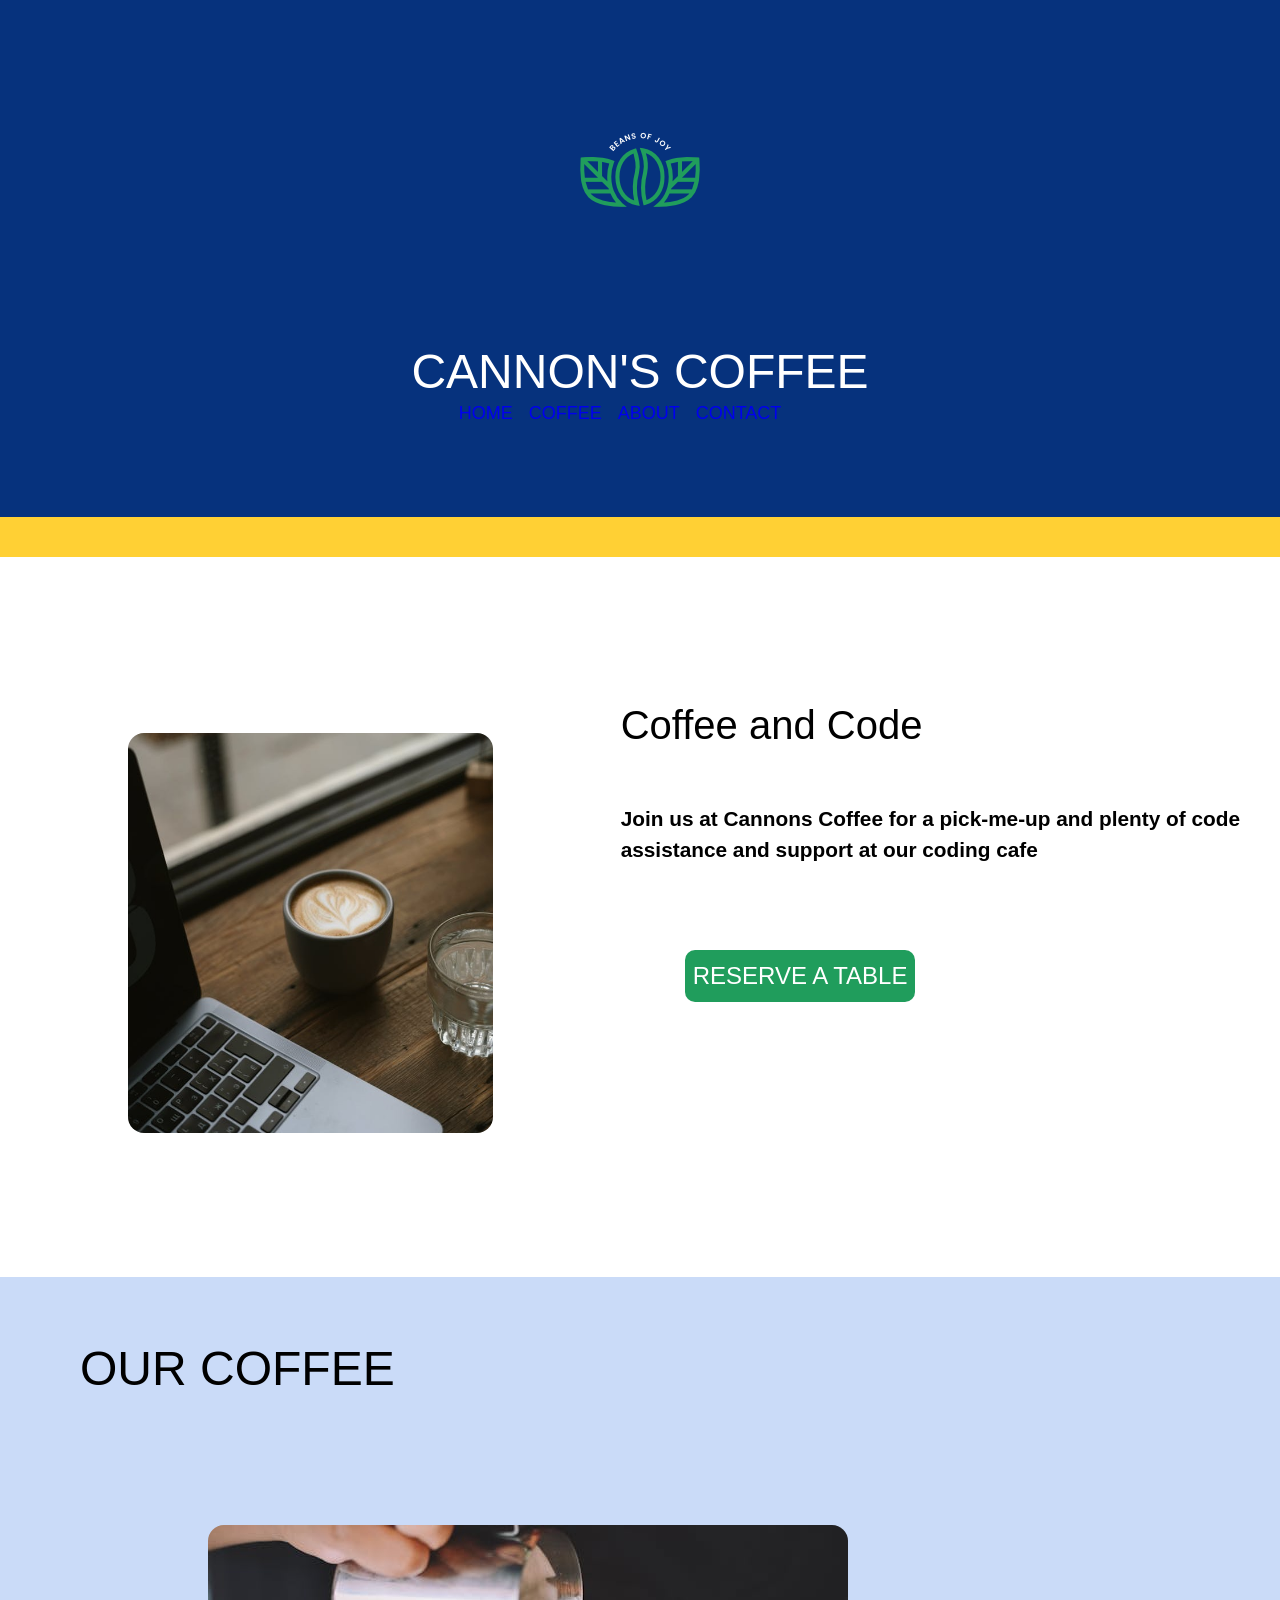
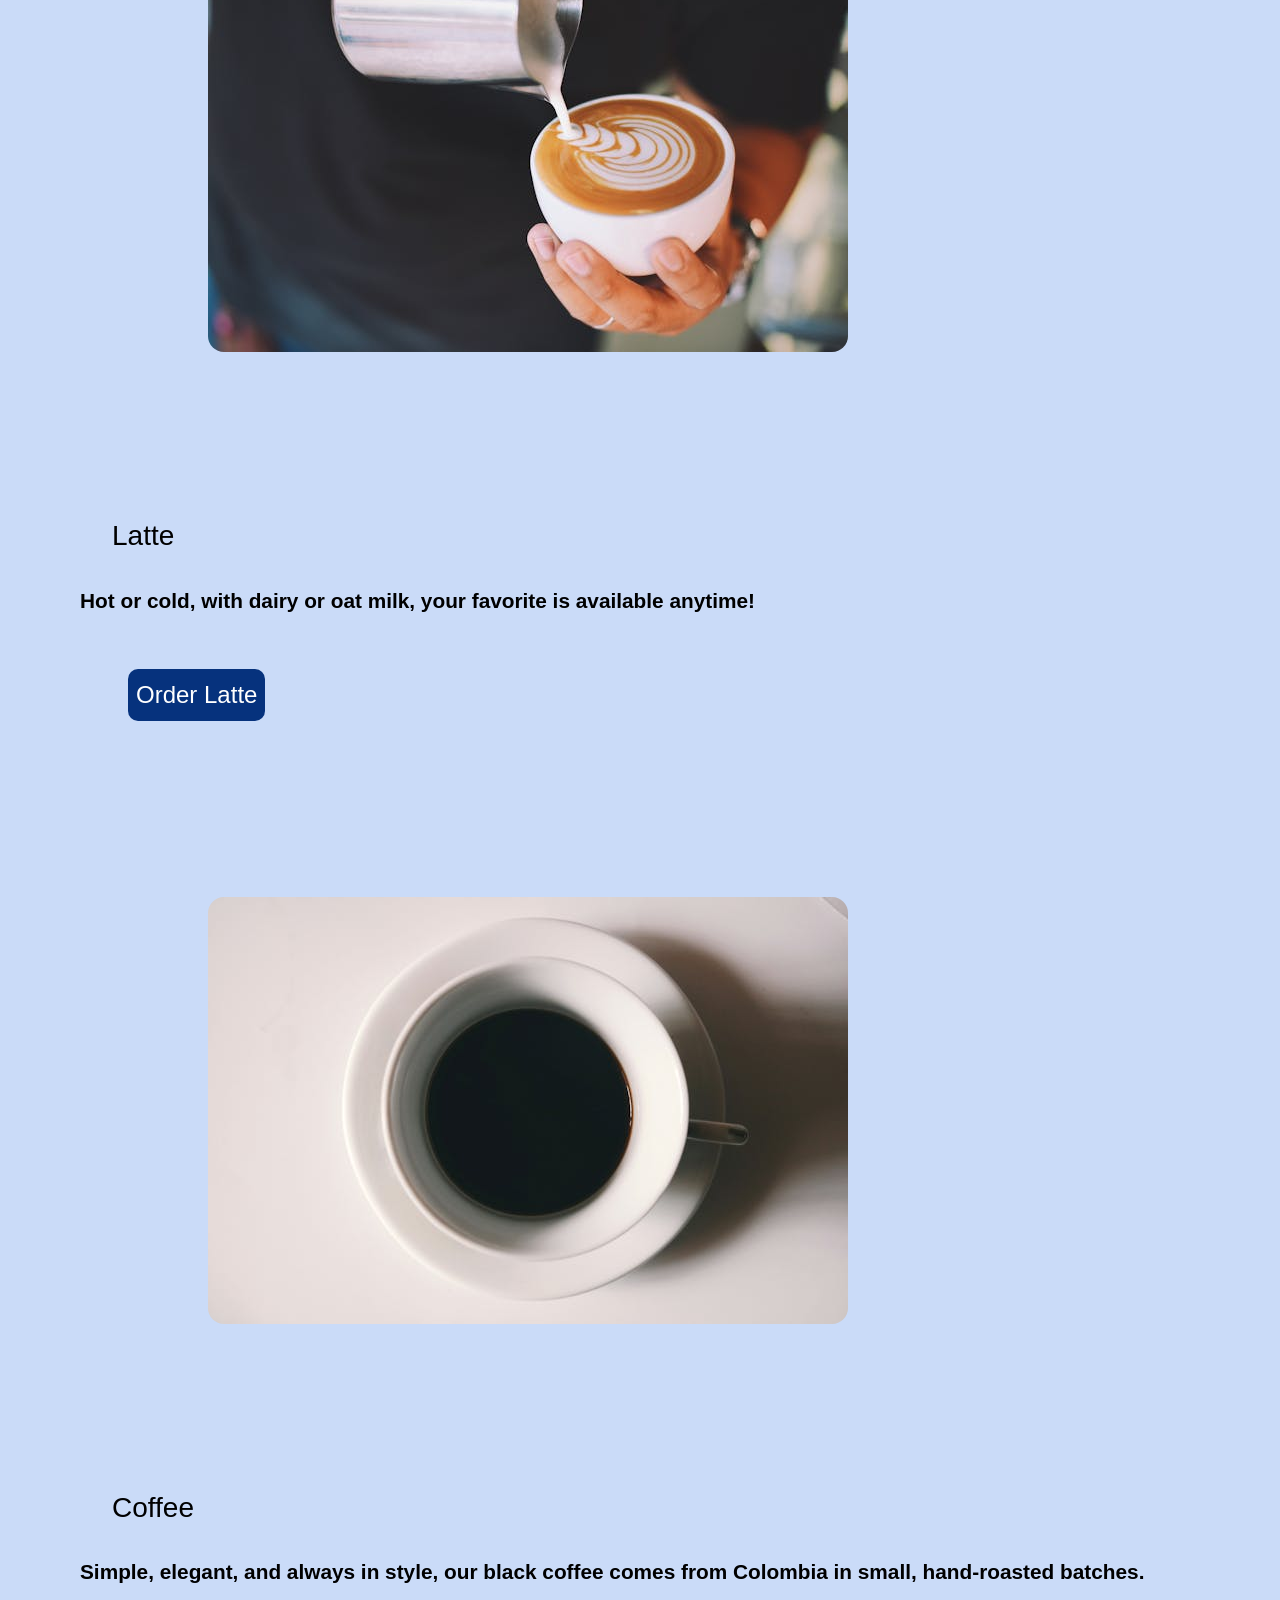
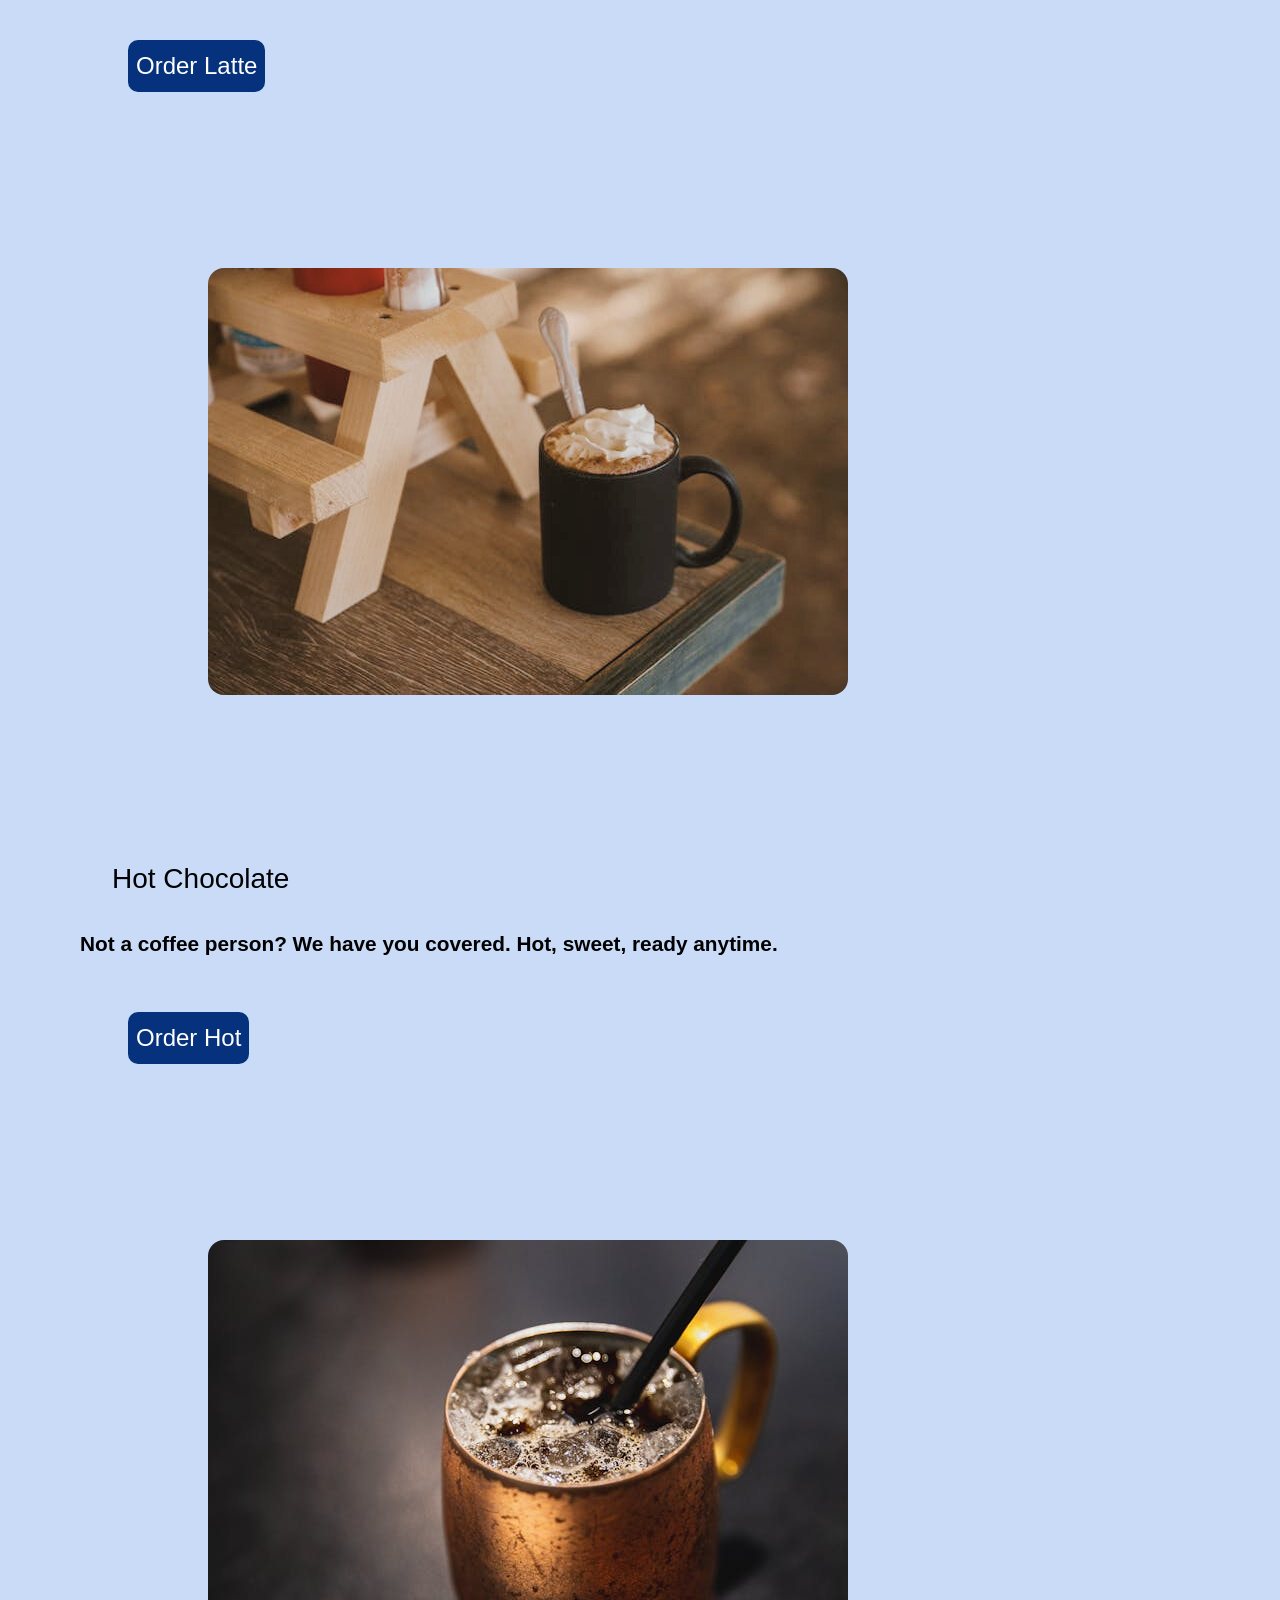
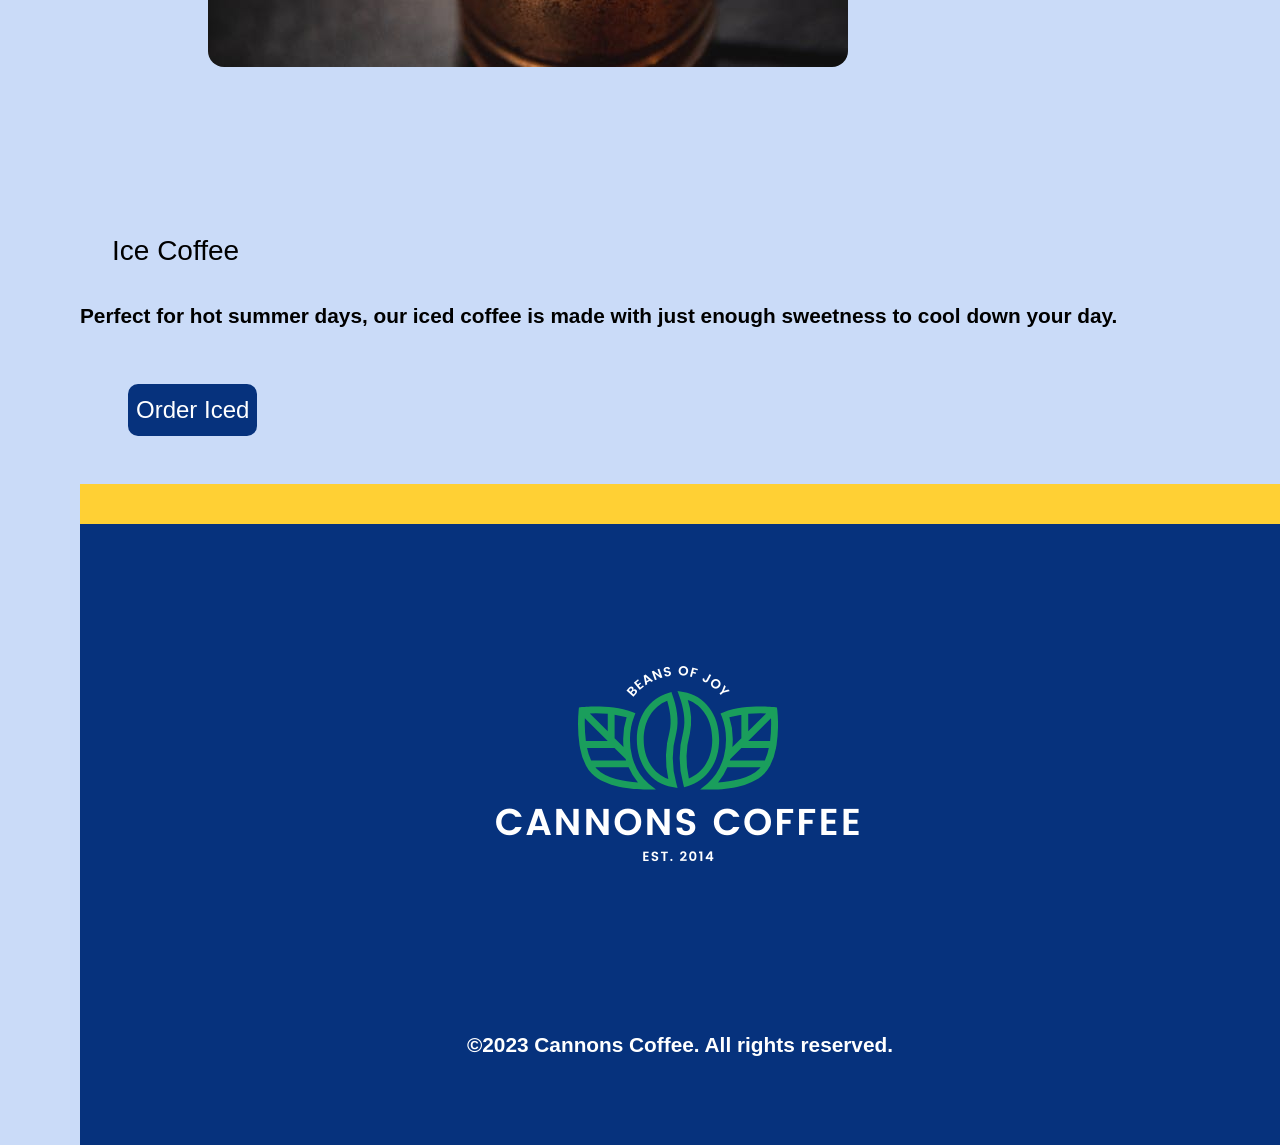
==== index.html @ 69b8d213 "initial commit" ====
<!DOCTYPE html>
<html lang="en">

<head>
    <meta charset="UTF-8">
    <meta name="viewport" content="width=device-width, initial-scale=1.0">
    <title>Document</title>
    <link rel="stylesheet" href="css/style.css">
</head>

<body>


    <header>



        <nav>

            <div class="logo"><img src="images/logo-nav.png" alt="Cannons Coffee Logo, Beans of Joy" /></div>

            <h1>CANNON'S COFFEE</h1>

            <ul>
                <li><a href="https://recendezz.github.io/cannons-coffee/" target="_blank">HOME</a></li>
                <li><a href="page3.html" target="_blank">COFFEE</a></li>
                <li><a href="https://locations.noahs.com/us/ca/oakland/5095-telegraph-ave" target="_blank">ABOUT</a>
                </li>
                <li><a href="mailto:RecendezZanetta@Gmail.Com" target="_blank">CONTACT</a></li>
            </ul>


        </nav>
        <div class="hero"><img src="images/coffee-computer.jpg" alt="Laptop with a cup of coffee and a glass of water"
                width="400" height="400" class="hero-image" />
            <span class="hero-text">
                <h2> Coffee and Code</h2>
                <p>Join us at Cannons Coffee for a pick-me-up and plenty of code assistance and support at our coding
                    cafe
                </p><a class="button-main" href="https://www.opentable.com/" target="_blank">RESERVE A TABLE</a>
            </span>



        </div>



    </header>
    <div class="main">
        <h1>OUR COFFEE</h1>

        <div class="card-grid">
            <div class="hero-card-1">
                <img src="images/latte.jpg" alt="Latte in a cup" />
                <h3>Latte</h3>
                <p>Hot or cold, with dairy or oat milk, your favorite is available anytime!</p>

                <div>
                    <a class="blue-button" href="https://locations.noahs.com/us/ca/oakland/5095-telegraph-ave"
                        target="_blank">Order
                        Latte</a>
                </div>
            </div>
            <div class="hero-card">


                <img src=" images/coffee.jpg" alt="Coffee in a cup" />
                <h3>Coffee</h3>
                <p>Simple, elegant, and always in style, our black coffee comes from Colombia in small, hand-roasted
                    batches.
                </p>
                <div><a class="blue-button" href="https://onlineordersnow.com/" target="_blank">Order
                        Latte</a>
                </div>
                <div class="hero-card">
                    <img src="images/hotchoc.jpg" alt="Hot Chocolate in a cup with whipped cream" />
                    <h3>Hot Chocolate</h3>
                    <p>Not a coffee person? We have you covered. Hot, sweet, ready anytime.</p>
                    <div><a class="blue-button" href="https://onlineordersnow.com/" target="_blank">Order Hot</a>
                    </div>
                    <div class="hero-card">
                        <img src="images/iced.jpg" alt="Iced coffee in a mug with straw" />
                        <h3>Ice Coffee</h3>
                        <p>Perfect for hot summer days, our iced coffee is made with just enough sweetness to cool down
                            your
                            day.
                        </p>
                        <a class="blue-button" href="https://onlineordersnow.com/" target="_blank">Order Iced</a>
                    </div>
                </div>
            </div>
        </div>




        <footer>
            <img src="images/logo-footer.png" alt="footer logo" />
            <p>&copy;2023 Cannons Coffee. All rights reserved.</p>
        </footer>

</body>

</html>
---- css/style.css ----
:root {
  --primary-sunglow: #ffd034;
  --secondary-white: #ffff;
  --secondary-light-blue: #cadbf8;
  --secondary-catalina: #06327d;
  --secondary-bluetiful: #2b70e4;
  --secondary-black: #000000;
  --secondary-vegan: #209d5c;

}

@import url('https://fonts.googleapis.com/css2?family=Montserrat:ital,wght@0,100..900;1,100..900&family=Nunito+Sans:ital,opsz,wght@0,6..12,200..1000;1,6..12,200..1000&display=swap');



 nav .logo {
  max-width: 100%;

}

nav ul {
  display: flex;
  flex-wrap: wrap;
  gap: 1rem;
  list-style-type: none;
  padding: auto;
  margin: 0;
  padding-right: 5rem;
  justify-content: center;
  text-decoration: none;
  list-style: none;
  padding-bottom: 2rem;

 }

nav a {
  text-decoration: none;

}




nav li {
  text-decoration: none;
  list-style-type: none;
  margin-bottom: 5%;

}
nav {
  border-bottom: 40px solid var(--primary-sunglow);
  color: var(--secondary-white);
  background-color: var(--secondary-catalina);
  text-align: center;
  justify-items:center;
  margin-bottom: 3rem;
  flex-wrap: wrap;

}
 

a:hover {
  color: var(--primary-sunglow);
}

a:visited {
 color: var(--secondary-white);
 }

body {
  font-family: "Nunito Sans", sans-serif;
  font-size: 1.125rem;
  margin: 0;
  padding: auto;
  line-height: 1.5;


}
header {
  justify-content: center;
}


.hero { 
  background-color: var(--secondary-white);
  margin-bottom: 1rem;
  color: var(--secondary-black);
  display: flex;
  align-items: flex-start;
  }


 .hero-img {
  display: block;
  padding-left: 4rem;
  max-height: 400%;
  margin-bottom: 3rem;
 }

 .hero-text {
  display: flex;
  flex-direction: column;
  margin-top: 4rem;

 }

.button-main {
  background-color: var(--secondary-vegan);
  border: 2px solid var(--secondary-black)black;
  padding: .5rem;
  font-size: 1.5rem;
  text-decoration: none;
  color: var(--secondary-white);
  border-radius: 10px;
  margin-top: 4rem;
  margin-left: 4rem;
  margin-bottom: 3rem;
  display: inline-block;
  width: max-content;

}


.main {
  padding-top: 4rem;
  padding-left: 5rem;
  background-color: var(--secondary-light-blue);


}


.blue-button {
 background-color: var(--secondary-catalina);
  border: 2px solid var(--secondary-black)black;
  padding: .5rem;
  font-size: 1.5rem;
  text-decoration: none;
  color: var(--secondary-white);
  border-radius: 10px;
  margin-top: 2rem;
  margin-left: 3rem;
  margin-bottom: 3rem;
  display: inline-block;
  width: max-content;
} 


h1 {
  line-height: 1.1667;
  font-size: 3rem;
  font-weight: 300;
  margin: 0;
  text-transform: upppercase;
  margin: auto;
  
 }




h2 {
  
  font-size: 2.5rem;
  line-height: 1.1667;
  font-weight: 300;
  
}
  
h3 {   
  margin: 2rem;
  font-size: 1.75rem;
  line-height: 1.1667;
  font-weight: 300;
}


p {
  font-weight: 700;
  font-size: 1.3rem;
  
} 


img {
  margin: 4rem;
  padding: 4rem;
  border-radius: 5rem;
  max-width: 100%;

}

footer {
  color: var(--secondary-white);
  background-color: var(--secondary-catalina);
  border-top: 40px solid var(--primary-sunglow);
  align-items: center;
  text-align: center;
  padding-bottom: 4rem;
  
}
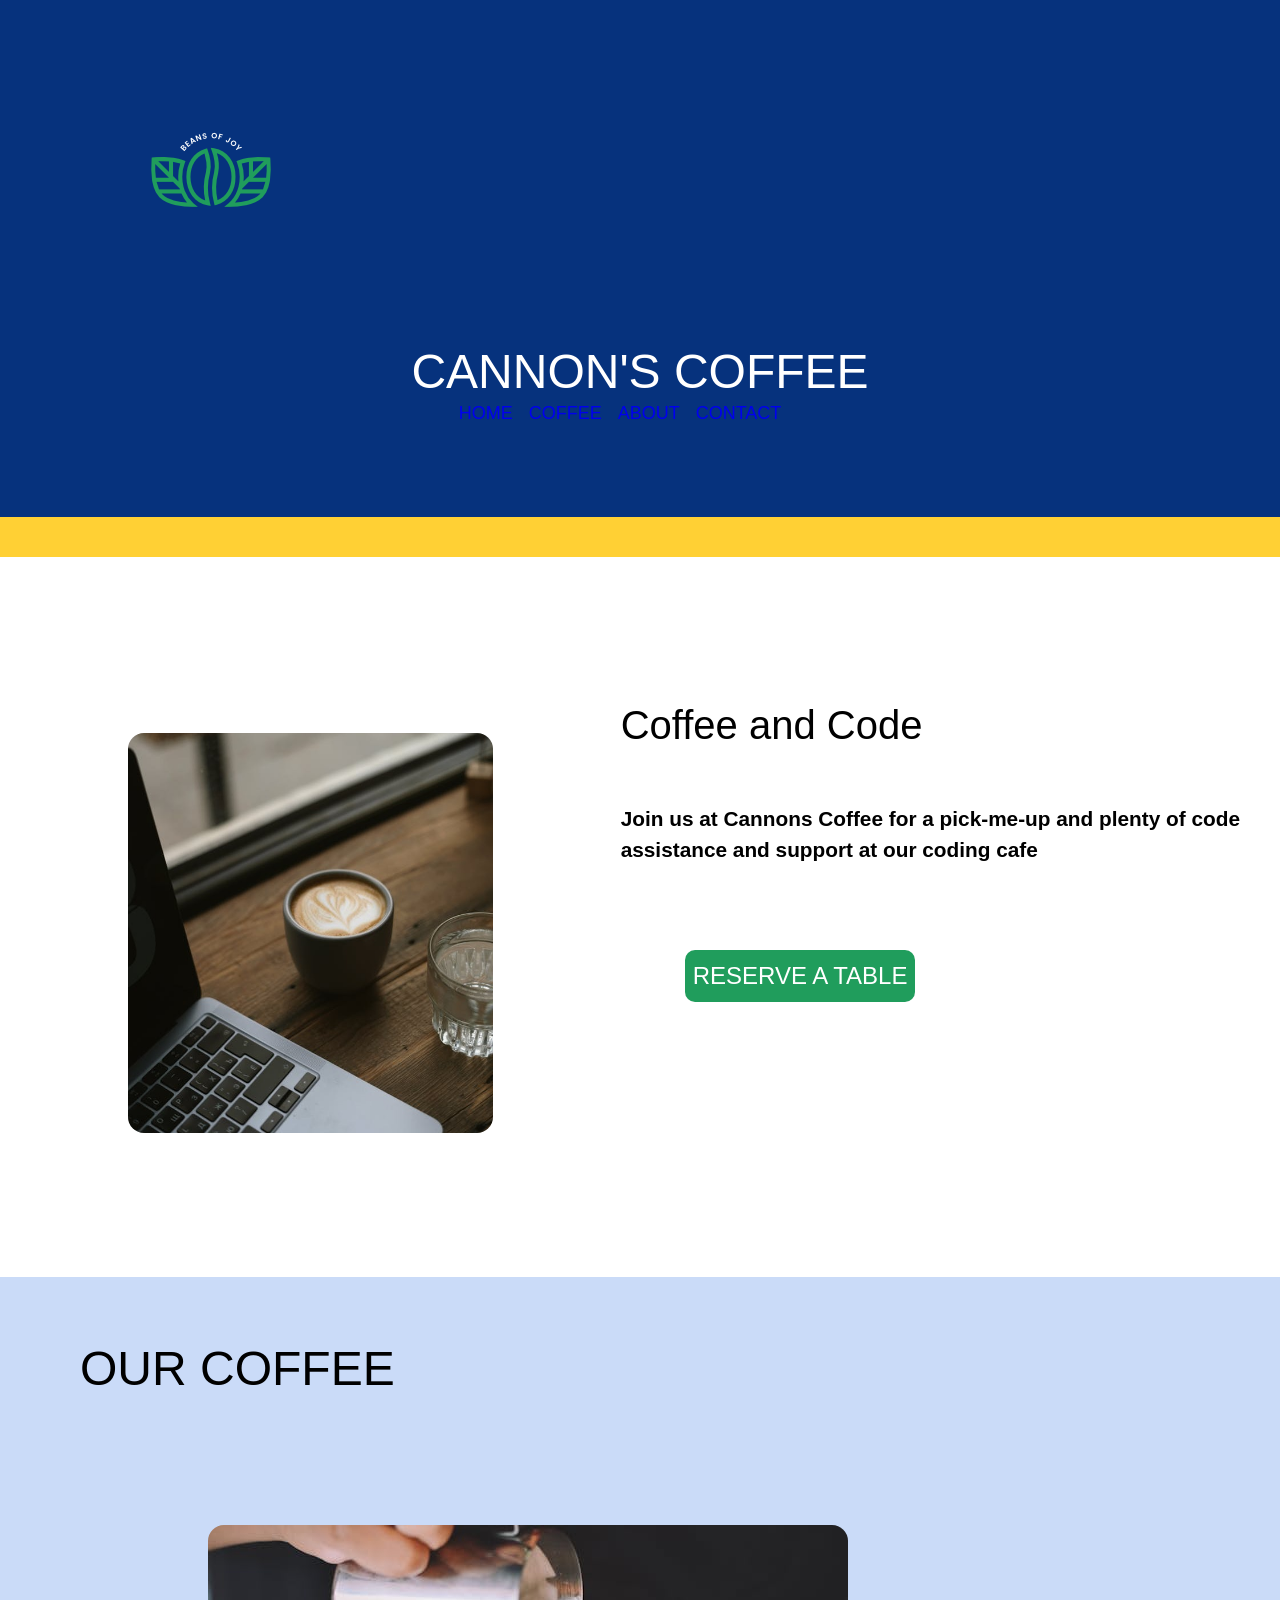
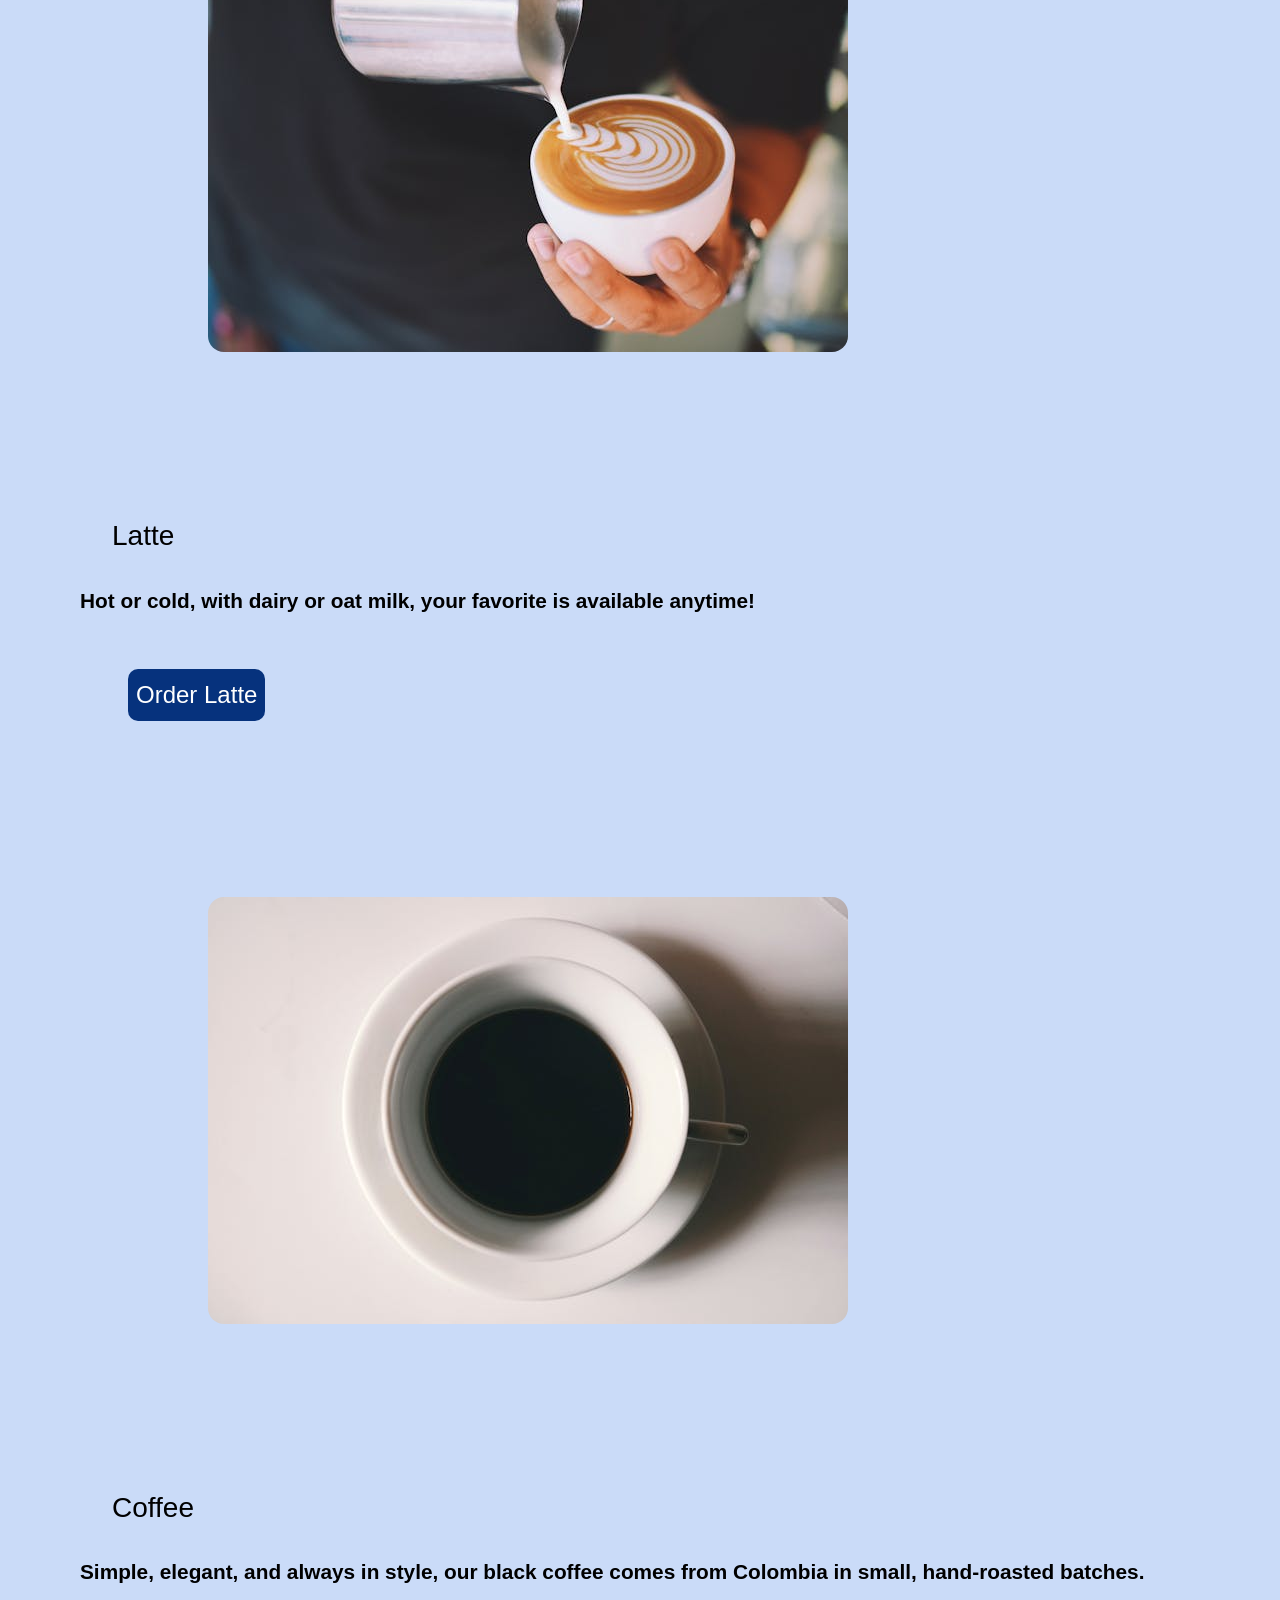
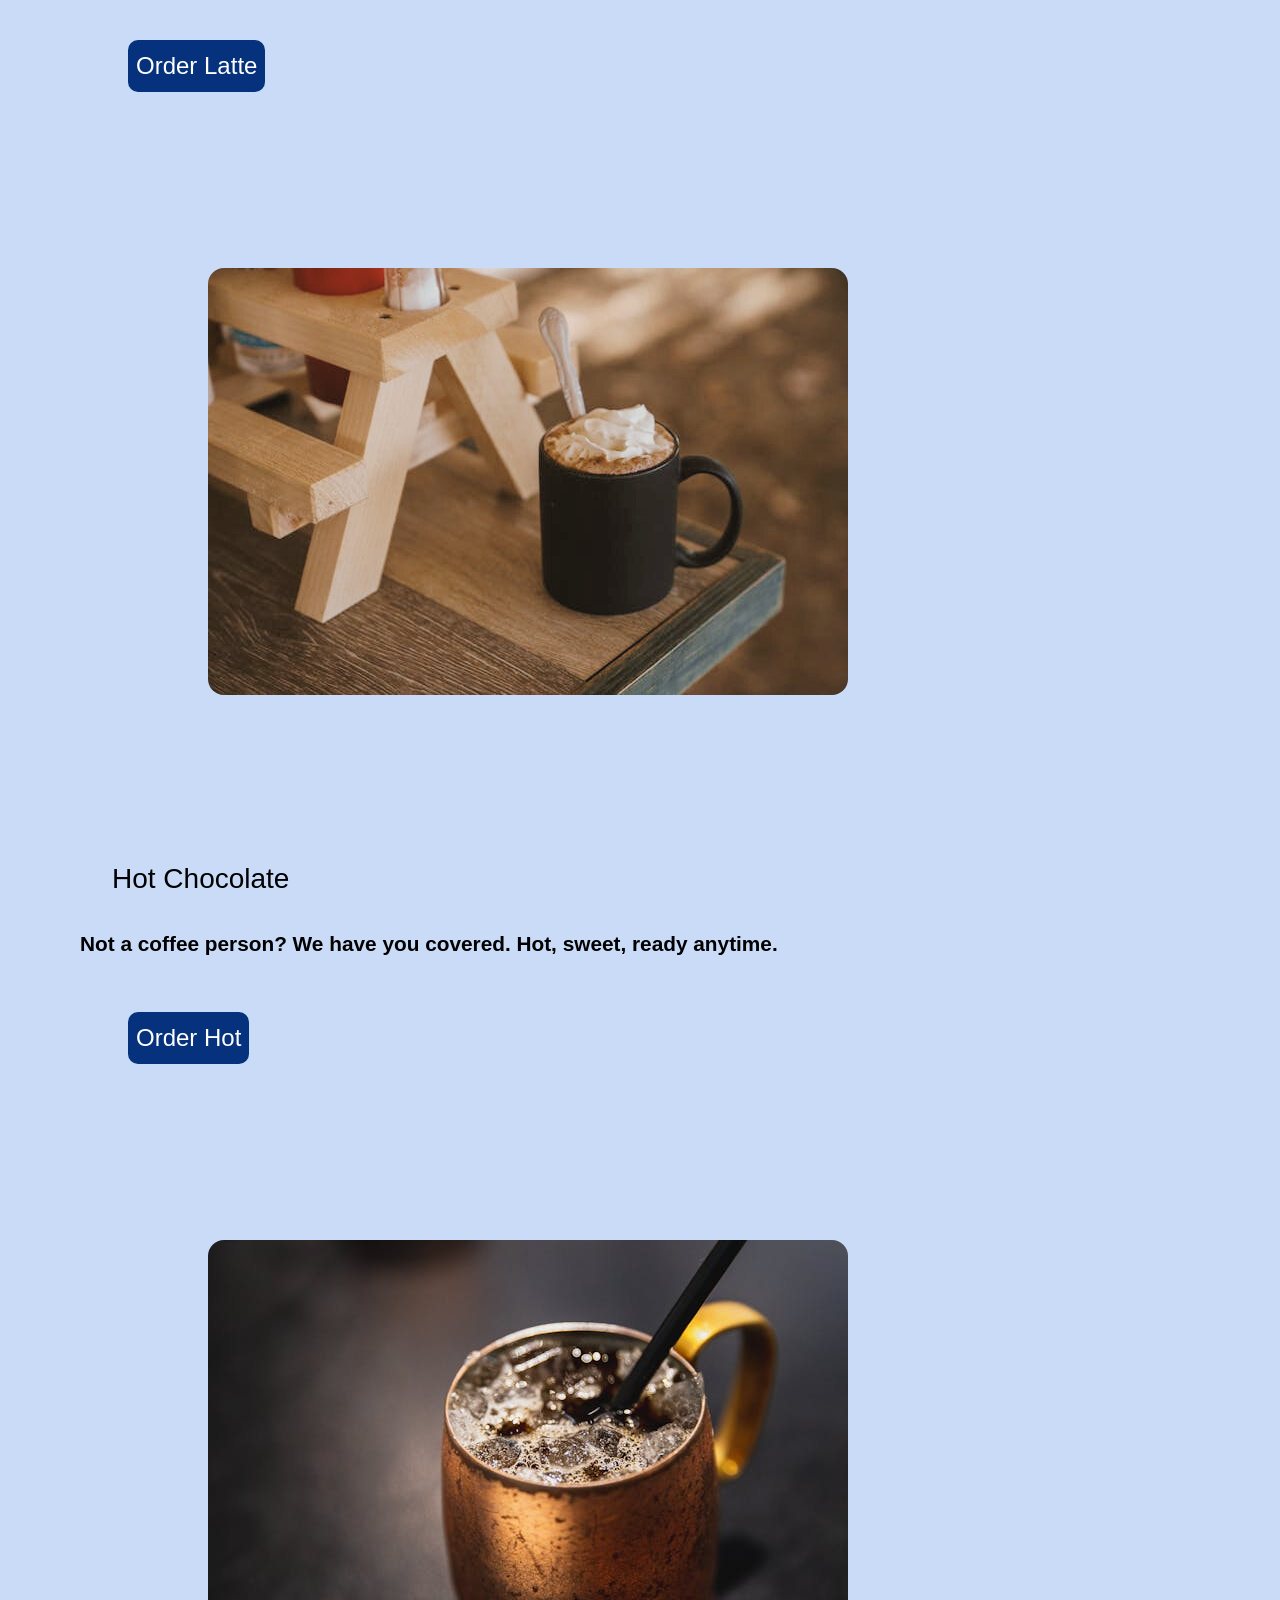
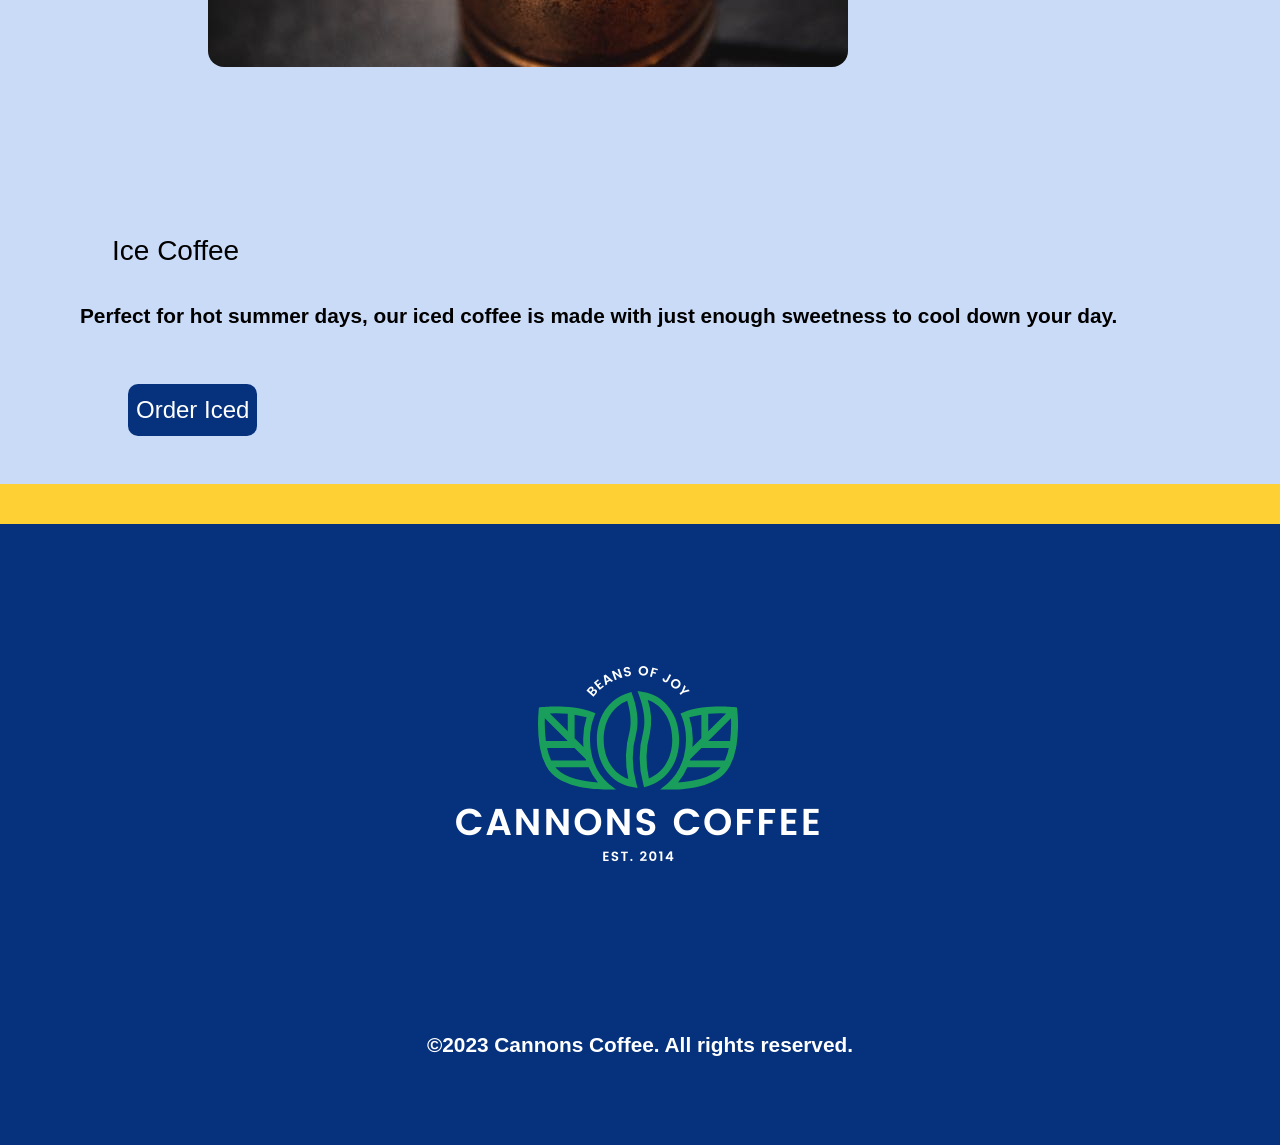
==== commit 96b9c3a0: "updated css and html" ====
--- a/index.html
+++ b/index.html
@@ -92,13 +92,13 @@
             </div>
         </div>
 
+    </div>
 
 
-
-        <footer>
-            <img src="images/logo-footer.png" alt="footer logo" />
-            <p>&copy;2023 Cannons Coffee. All rights reserved.</p>
-        </footer>
+    <footer>
+        <img src="images/logo-footer.png" alt="footer logo" />
+        <p>&copy;2023 Cannons Coffee. All rights reserved.</p>
+    </footer>
 
 </body>
 
--- a/css/style.css
+++ b/css/style.css
@@ -11,7 +11,10 @@
 
 @import url('https://fonts.googleapis.com/css2?family=Montserrat:ital,wght@0,100..900;1,100..900&family=Nunito+Sans:ital,opsz,wght@0,6..12,200..1000;1,6..12,200..1000&display=swap');
 
-
+.logo {
+padding-right: 67%;
+
+}
 
  nav .logo {
   max-width: 100%;
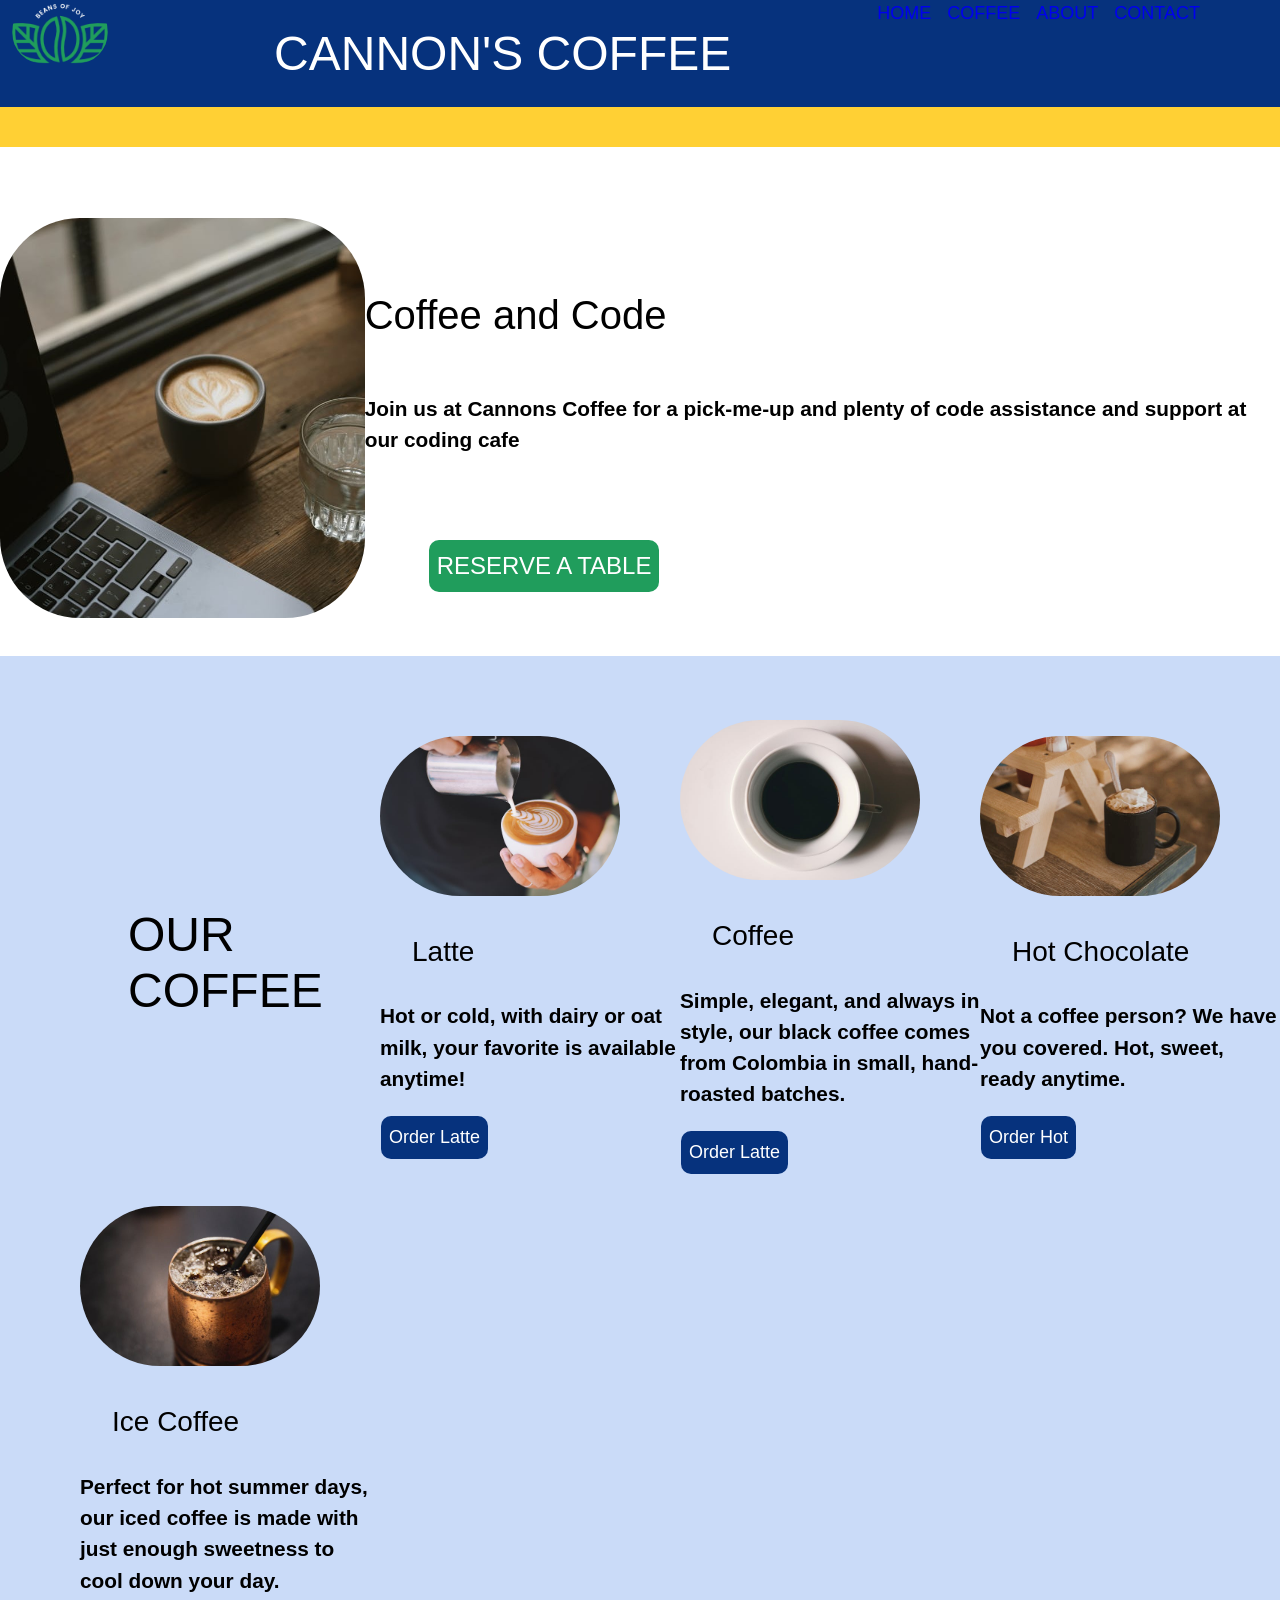
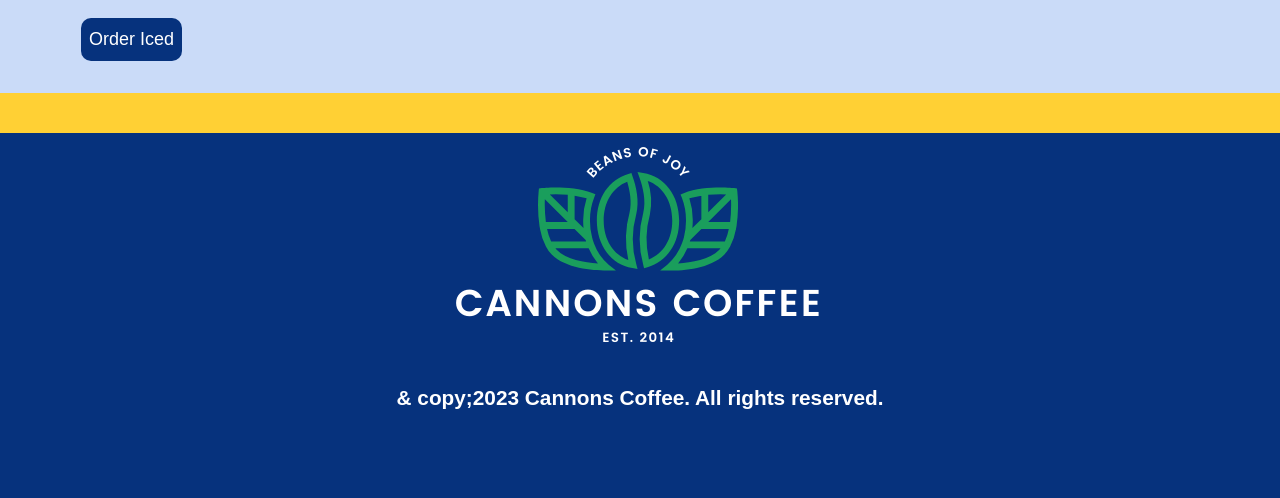
==== commit 2ed6c26c: "updated css" ====
--- a/index.html
+++ b/index.html
@@ -9,59 +9,63 @@
 </head>
 
 <body>
+    <div class="whole-container">
 
-
-    <header>
+        <header>
 
 
 
-        <nav>
+            <nav>
 
-            <div class="logo"><img src="images/logo-nav.png" alt="Cannons Coffee Logo, Beans of Joy" /></div>
+                <div class="logo"><img src="images/logo-nav.png" alt="Cannons Coffee Logo, Beans of Joy" /></div>
 
-            <h1>CANNON'S COFFEE</h1>
+                <h1>CANNON'S COFFEE</h1>
 
-            <ul>
-                <li><a href="https://recendezz.github.io/cannons-coffee/" target="_blank">HOME</a></li>
-                <li><a href="page3.html" target="_blank">COFFEE</a></li>
-                <li><a href="https://locations.noahs.com/us/ca/oakland/5095-telegraph-ave" target="_blank">ABOUT</a>
-                </li>
-                <li><a href="mailto:RecendezZanetta@Gmail.Com" target="_blank">CONTACT</a></li>
-            </ul>
+                <ul>
+                    <li><a href="https://recendezz.github.io/cannons-coffee/" target="_blank">HOME</a></li>
+                    <li><a href="page3.html" target="_blank">COFFEE</a></li>
+                    <li><a href="https://locations.noahs.com/us/ca/oakland/5095-telegraph-ave" target="_blank">ABOUT</a>
+                    </li>
+                    <li><a href="mailto:RecendezZanetta@Gmail.Com" target="_blank">CONTACT</a></li>
+                </ul>
 
 
-        </nav>
-        <div class="hero"><img src="images/coffee-computer.jpg" alt="Laptop with a cup of coffee and a glass of water"
-                width="400" height="400" class="hero-image" />
-            <span class="hero-text">
-                <h2> Coffee and Code</h2>
-                <p>Join us at Cannons Coffee for a pick-me-up and plenty of code assistance and support at our coding
-                    cafe
-                </p><a class="button-main" href="https://www.opentable.com/" target="_blank">RESERVE A TABLE</a>
-            </span>
+            </nav>
+            <div class="hero"><img src="images/coffee-computer.jpg"
+                    alt="Laptop with a cup of coffee and a glass of water" width="400" height="400"
+                    class="hero-image" />
+                <span class="hero-text">
+                    <h2> Coffee and Code</h2>
+                    <p>Join us at Cannons Coffee for a pick-me-up and plenty of code assistance and support at our
+                        coding
+                        cafe
+                    </p><a class="button-main" href="https://www.opentable.com/" target="_blank">RESERVE A TABLE</a>
+                </span>
 
 
 
-        </div>
+            </div>
 
 
 
-    </header>
-    <div class="main">
-        <h1>OUR COFFEE</h1>
+        </header>
 
-        <div class="card-grid">
-            <div class="hero-card-1">
-                <img src="images/latte.jpg" alt="Latte in a cup" />
-                <h3>Latte</h3>
-                <p>Hot or cold, with dairy or oat milk, your favorite is available anytime!</p>
+        <div class="main">
+            <h1>OUR COFFEE</h1>
 
-                <div>
+            <div class="card-grid">
+                <div class="hero-card-1">
+                    <img src="images/latte.jpg" alt="Latte in a cup" />
+                    <h3>Latte</h3>
+                    <p>Hot or cold, with dairy or oat milk, your favorite is available anytime!</p>
+
+
                     <a class="blue-button" href="https://locations.noahs.com/us/ca/oakland/5095-telegraph-ave"
                         target="_blank">Order
                         Latte</a>
                 </div>
             </div>
+
             <div class="hero-card">
 
 
@@ -70,36 +74,32 @@
                 <p>Simple, elegant, and always in style, our black coffee comes from Colombia in small, hand-roasted
                     batches.
                 </p>
-                <div><a class="blue-button" href="https://onlineordersnow.com/" target="_blank">Order
-                        Latte</a>
-                </div>
-                <div class="hero-card">
-                    <img src="images/hotchoc.jpg" alt="Hot Chocolate in a cup with whipped cream" />
-                    <h3>Hot Chocolate</h3>
-                    <p>Not a coffee person? We have you covered. Hot, sweet, ready anytime.</p>
-                    <div><a class="blue-button" href="https://onlineordersnow.com/" target="_blank">Order Hot</a>
-                    </div>
-                    <div class="hero-card">
-                        <img src="images/iced.jpg" alt="Iced coffee in a mug with straw" />
-                        <h3>Ice Coffee</h3>
-                        <p>Perfect for hot summer days, our iced coffee is made with just enough sweetness to cool down
-                            your
-                            day.
-                        </p>
-                        <a class="blue-button" href="https://onlineordersnow.com/" target="_blank">Order Iced</a>
-                    </div>
-                </div>
+                <a class="blue-button" href="https://onlineordersnow.com/" target="_blank">Order
+                    Latte</a>
             </div>
+            <div class="hero-card">
+                <img src="images/hotchoc.jpg" alt="Hot Chocolate in a cup with whipped cream" />
+                <h3>Hot Chocolate</h3>
+                <p>Not a coffee person? We have you covered. Hot, sweet, ready anytime.</p>
+                <a class="blue-button" href="https://onlineordersnow.com/" target="_blank">Order Hot</a>
+            </div>
+            <div class="hero-card">
+                <img src="images/iced.jpg" alt="Iced coffee in a mug with straw" />
+                <h3>Ice Coffee</h3>
+                <p>Perfect for hot summer days, our iced coffee is made with just enough sweetness to cool down
+                    your
+                    day.
+                </p>
+                <a class="blue-button" href="https://onlineordersnow.com/" target="_blank">Order Iced</a>
+            </div>
+
         </div>
 
+        <footer>
+            <img src="images/logo-footer.png" alt="footer logo" />
+            <p>& copy;2023 Cannons Coffee. All rights reserved.</p>
+        </footer>
     </div>
-
-
-    <footer>
-        <img src="images/logo-footer.png" alt="footer logo" />
-        <p>&copy;2023 Cannons Coffee. All rights reserved.</p>
-    </footer>
-
 </body>
 
 </html>
--- a/css/style.css
+++ b/css/style.css
@@ -11,16 +11,16 @@
 
 @import url('https://fonts.googleapis.com/css2?family=Montserrat:ital,wght@0,100..900;1,100..900&family=Nunito+Sans:ital,opsz,wght@0,6..12,200..1000;1,6..12,200..1000&display=swap');
 
-.logo {
-padding-right: 67%;
-
-}
+.whole-conainer {
+  max-width: 1200px;
+}
+
 
  nav .logo {
   max-width: 100%;
-
-}
-
+  
+
+ }
 nav ul {
   display: flex;
   flex-wrap: wrap;
@@ -47,7 +47,7 @@
 nav li {
   text-decoration: none;
   list-style-type: none;
-  margin-bottom: 5%;
+  margin-bottom: 3rem;
 
 }
 nav {
@@ -58,8 +58,10 @@
   justify-items:center;
   margin-bottom: 3rem;
   flex-wrap: wrap;
-
-}
+  display: flex;
+
+}
+
  
 
 a:hover {
@@ -76,9 +78,11 @@
   margin: 0;
   padding: auto;
   line-height: 1.5;
-
-
-}
+  display: inline-block;
+
+
+}
+
 header {
   justify-content: center;
 }
@@ -124,7 +128,7 @@
 }
 
 
-.main {
+ div .main {
   padding-top: 4rem;
   padding-left: 5rem;
   background-color: var(--secondary-light-blue);
@@ -137,13 +141,13 @@
  background-color: var(--secondary-catalina);
   border: 2px solid var(--secondary-black)black;
   padding: .5rem;
-  font-size: 1.5rem;
+  font-size: 1.5;
   text-decoration: none;
   color: var(--secondary-white);
   border-radius: 10px;
-  margin-top: 2rem;
-  margin-left: 3rem;
-  margin-bottom: 3rem;
+  margin-top: 1px;
+  margin-left: 1px;
+  margin-bottom: 2rem;
   display: inline-block;
   width: max-content;
 } 
@@ -156,6 +160,7 @@
   margin: 0;
   text-transform: upppercase;
   margin: auto;
+  padding-left: 3rem;
   
  }
 
@@ -186,11 +191,10 @@
 
 
 img {
-  margin: 4rem;
-  padding: 4rem;
+  margin: auto;
+  padding: auto;
   border-radius: 5rem;
-  max-width: 100%;
-
+  max-width: 80%;
 }
 
 footer {
@@ -200,12 +204,27 @@
   align-items: center;
   text-align: center;
   padding-bottom: 4rem;
-  
-} 
-
-
-
-  
-
-
-
+}
+
+ @media (min-width: 650px)
+{
+.main {
+  display: grid;
+  grid-template-columns: 1fr 1fr;
+  grid-row: 1/2 2/3;
+  align-items: center;
+}
+
+}
+
+
+@media (min-width: 1000px) {
+
+  body {
+    background-color: var(--secondary-white);
+  }
+.main {
+    grid-template-columns: repeat(4, 1fr);
+
+}
+}
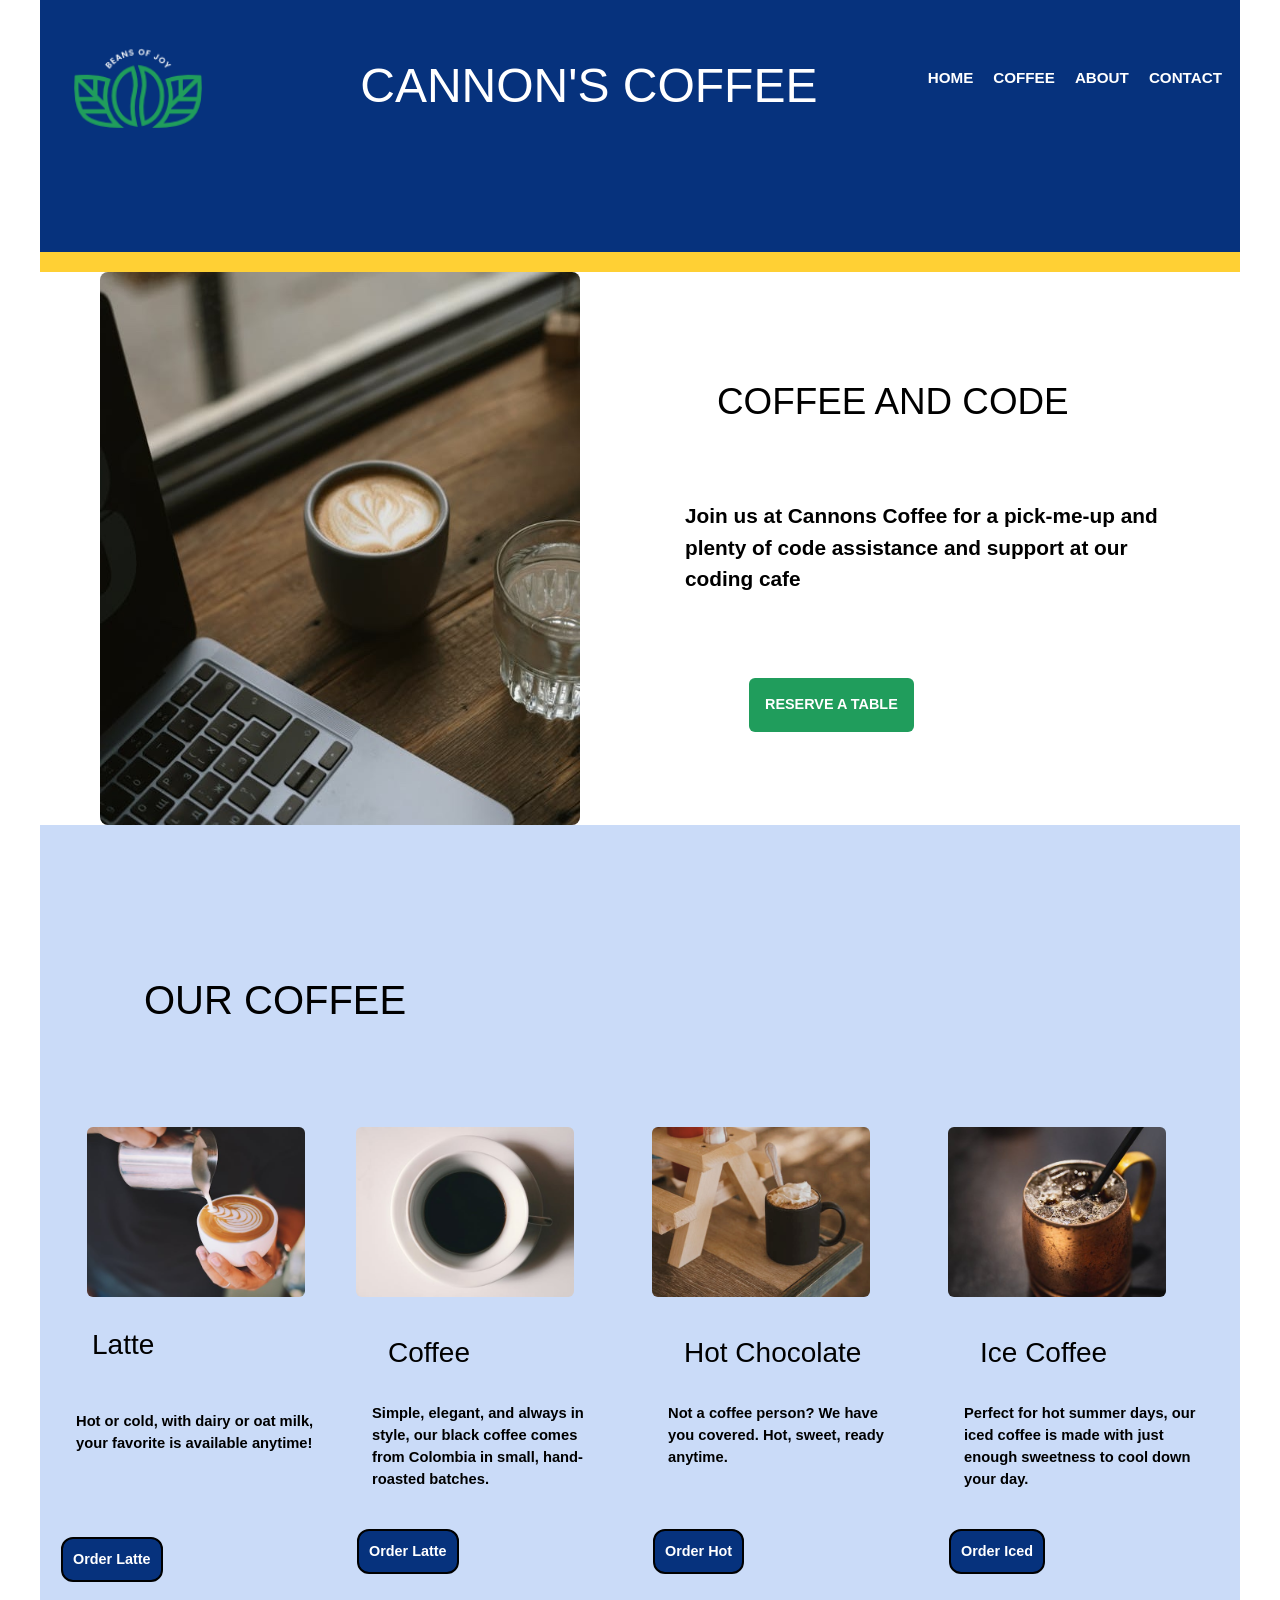
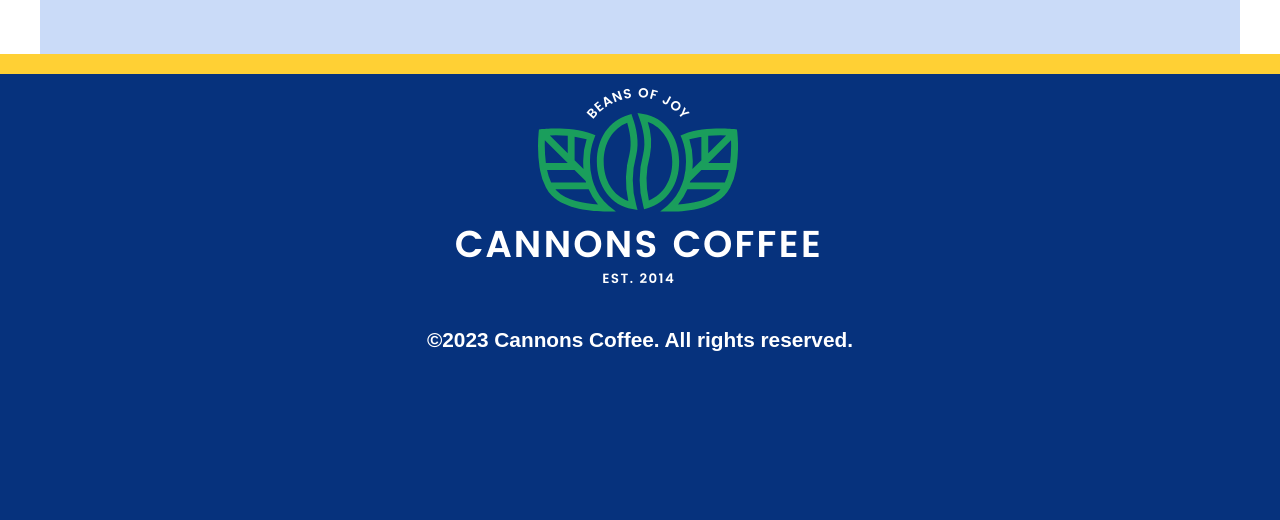
==== commit 0437ae11: "updating latte page" ====
--- a/index.html
+++ b/index.html
@@ -4,7 +4,7 @@
 <head>
     <meta charset="UTF-8">
     <meta name="viewport" content="width=device-width, initial-scale=1.0">
-    <title>Document</title>
+    <title>Cannons Coffee</title>
     <link rel="stylesheet" href="css/style.css">
 </head>
 
@@ -31,40 +31,41 @@
 
 
             </nav>
-            <div class="hero"><img src="images/coffee-computer.jpg"
-                    alt="Laptop with a cup of coffee and a glass of water" width="400" height="400"
-                    class="hero-image" />
-                <span class="hero-text">
-                    <h2> Coffee and Code</h2>
-                    <p>Join us at Cannons Coffee for a pick-me-up and plenty of code assistance and support at our
-                        coding
-                        cafe
-                    </p><a class="button-main" href="https://www.opentable.com/" target="_blank">RESERVE A TABLE</a>
-                </span>
-
+        </header>
+        <div class="hero">
+            <img src="images/coffee-computer.jpg" alt="Laptop with a cup of coffee and a glass of water" width="400"
+                height="400" class="hero-image" />
+            <div class="hero-text">
+                <h1>Coffee and Code</h1>
+                <p>Join us at Cannons Coffee for a pick-me-up and plenty of code assistance and support at our
+                    coding
+                    cafe
+                </p><a class="button-main" href="https://www.opentable.com/" target="_blank">RESERVE A TABLE</a>
 
 
             </div>
 
+        </div>
 
 
-        </header>
+
 
         <div class="main">
-            <h1>OUR COFFEE</h1>
+            <h2>OUR COFFEE</h2>
+        </div>
 
-            <div class="card-grid">
-                <div class="hero-card-1">
-                    <img src="images/latte.jpg" alt="Latte in a cup" />
-                    <h3>Latte</h3>
-                    <p>Hot or cold, with dairy or oat milk, your favorite is available anytime!</p>
+        <div class="card">
+            <div class="hero-card-1">
+                <img src="images/latte.jpg" alt="Latte in a cup" />
+                <h3>Latte</h3>
+                <p>Hot or cold, with dairy or oat milk, your favorite is available anytime!</p>
 
 
-                    <a class="blue-button" href="https://locations.noahs.com/us/ca/oakland/5095-telegraph-ave"
-                        target="_blank">Order
-                        Latte</a>
-                </div>
+                <a class="blue-button" href="https://locations.noahs.com/us/ca/oakland/5095-telegraph-ave"
+                    target="_blank">Order
+                    Latte</a>
             </div>
+
 
             <div class="hero-card">
 
@@ -94,12 +95,12 @@
             </div>
 
         </div>
+    </div>
+    <footer>
+        <img src="images/logo-footer.png" alt="footer logo" />
+        <p>&copy;2023 Cannons Coffee. All rights reserved.</p>
+    </footer>
 
-        <footer>
-            <img src="images/logo-footer.png" alt="footer logo" />
-            <p>& copy;2023 Cannons Coffee. All rights reserved.</p>
-        </footer>
-    </div>
 </body>
 
 </html>
--- a/css/style.css
+++ b/css/style.css
@@ -1,4 +1,4 @@
-:root {
+ :root {
   --primary-sunglow: #ffd034;
   --secondary-white: #ffff;
   --secondary-light-blue: #cadbf8;
@@ -17,7 +17,8 @@
 
 
  nav .logo {
-  max-width: 100%;
+  max-width: 1110%;
+
   
 
  }
@@ -26,7 +27,7 @@
   flex-wrap: wrap;
   gap: 1rem;
   list-style-type: none;
-  padding: auto;
+  
   margin: 0;
   padding-right: 5rem;
   justify-content: center;
@@ -51,7 +52,7 @@
 
 }
 nav {
-  border-bottom: 40px solid var(--primary-sunglow);
+
   color: var(--secondary-white);
   background-color: var(--secondary-catalina);
   text-align: center;
@@ -78,36 +79,36 @@
   margin: 0;
   padding: auto;
   line-height: 1.5;
-  display: inline-block;
-
-
-}
-
+  
+
+}
+
+
+.whole-container{
+  background-color: var(--secondary-catalina);
+}
 header {
-  justify-content: center;
-}
+
+background-color: var(--secondary-catalina);
+
+}
+
 
 
 .hero { 
   background-color: var(--secondary-white);
-  margin-bottom: 1rem;
-  color: var(--secondary-black);
-  display: flex;
-  align-items: flex-start;
-  }
-
-
- .hero-img {
-  display: block;
-  padding-left: 4rem;
-  max-height: 400%;
-  margin-bottom: 3rem;
- }
+  margin-bottom: 0;
+  color: var(--secondary-black);
+
+  }
+
+
 
  .hero-text {
   display: flex;
   flex-direction: column;
   margin-top: 4rem;
+  padding-left: 3rem;
 
  }
 
@@ -128,20 +129,22 @@
 }
 
 
- div .main {
-  padding-top: 4rem;
-  padding-left: 5rem;
-  background-color: var(--secondary-light-blue);
+  .main {
+ background: var(--secondary-light-blue);
+
+  padding-bottom: 5rem;
+  padding-top: 3rem;
+
 
 
 }
 
 
 .blue-button {
- background-color: var(--secondary-catalina);
-  border: 2px solid var(--secondary-black)black;
+  background-color: var(--secondary-catalina);
+  border: 2px solid var(--secondary-black);
   padding: .5rem;
-  font-size: 1.5;
+  font-size: 1.5rem;
   text-decoration: none;
   color: var(--secondary-white);
   border-radius: 10px;
@@ -154,36 +157,42 @@
 
 
 h1 {
+
   line-height: 1.1667;
   font-size: 3rem;
   font-weight: 300;
-  margin: 0;
-  text-transform: upppercase;
-  margin: auto;
-  padding-left: 3rem;
-  
+
+  text-transform: uppercase;
+
+  padding-left: 2rem;
+  padding-bottom: 2rem;
+
  }
 
 
 
 
 h2 {
-  
+  padding-top: 3rem;
   font-size: 2.5rem;
   line-height: 1.1667;
   font-weight: 300;
-  
-}
-  
-h3 {   
+   text-transform: upppercase;
+  
+}
+  
+h3 {  
+
   margin: 2rem;
   font-size: 1.75rem;
   line-height: 1.1667;
   font-weight: 300;
+   
 }
 
 
 p {
+
   font-weight: 700;
   font-size: 1.3rem;
   
@@ -191,40 +200,281 @@
 
 
 img {
+
   margin: auto;
   padding: auto;
-  border-radius: 5rem;
+  border-radius: .5rem;
   max-width: 80%;
 }
-
+.card {
+  background-color: var(--secondary-light-blue);
+}
 footer {
+  
   color: var(--secondary-white);
   background-color: var(--secondary-catalina);
   border-top: 40px solid var(--primary-sunglow);
   align-items: center;
   text-align: center;
-  padding-bottom: 4rem;
-}
-
- @media (min-width: 650px)
-{
+  padding-bottom: 8em;
+}
+@media (min-width: 650px) {
+  .hero {
+    display: grid;
+    grid-template-columns: 1fr 1fr;
+  border-top: 20px solid var(--primary-sunglow);
+  
+  }
+
+  .hero-image {
+    width: 100%;
+    height: 100%;
+  
+  }
+
+  .hero-text {
+    display: flex;
+    flex-direction: column;
+    justify-content: center;
+    padding: 30px 28px;
+  }
+
+  
+
+
+  .hero-text p {
+   
+    margin-bottom: 20px;
+  }
+
+  .main {
+    padding: 24px;
+  }
+
+  .card {
+    display: grid;
+    grid-template-columns: 1fr 1fr;
+    gap: 22px;
+    padding: 0;
+  }
+
+  .hero-card-1 {
+    display: flex;
+    flex-direction: column;
+  }
+
+  .card img {
+    height: 160px;
+  }
+
+ 
+  
+
+  
+}
+
+
+@media (min-width: 1000px) {
+
+
+
+
+
+  body {
+  font-family: "Nunito Sans", sans-serif;
+  font-size: 1.125rem;
+  margin: 0;
+  padding: auto;
+  line-height: 1.5;
+  
+
+}
+
+.whole-container {
+  max-width: 1200px;
+  margin: auto;
+}
+
+header {
+  padding: 18px;
+}
+
+nav {
+  display: flex;
+  align-items: center;
+  justify-content: space-between;
+  color: var(--secondary-white);
+}
+
+.logo img {
+  width: 160px;
+  height: auto;
+  display: block;
+  padding-bottom: 30px;
+}
+
+nav h1 {
+  font-size: 3rem;
+  color: var(--secondary-white);
+ gap: 2px;
+  font-weight: 300;
+}
+
+nav ul {
+  list-style: none;
+  display: flex;
+  gap: 20px;
+  
+  padding: 0;
+}
+
+nav a {
+  text-decoration: none;
+  color: var(--secondary-white);
+  font-size: 0.95rem;
+  font-weight: 600;
+}
+
+.hero {
+  background: var(--secondary-white);
+  border-top: 20px solid var(--primary-sunglow);
+}
+
+.hero-image {
+  width: 100%;
+  display: block;
+  
+}
+
+.hero-text {
+  padding: 45px;
+}
+
+.hero-text h1 {
+  font-size: 2.3rem;
+  font-weight: 500;
+  margin: 0 0 24px;
+  color: var(--secondary-black);
+}
+
+.hero-text p {
+ 
+
+  color: var(--secondary-black);
+}
+
+.button-main
+{  display: inline-block;
+  text-decoration: none;
+  color: var(--secondary-white);
+  padding:  16px;
+  border-radius: 6px;
+  font-weight: 700;
+  font-size: 0.9rem;
+    background: var(--secondary-vegan);
+}
+
+.blue-button {
+  display: inline-block;
+  text-decoration: none;
+  color: var(--secondary-white);
+  padding: 10px;
+  border-radius:12px;
+  font-weight: 700;
+  font-size: 0.9rem;
+
+}
+
+
+
+
 .main {
-  display: grid;
-  grid-template-columns: 1fr 1fr;
-  grid-row: 1/2 2/3;
+  background: var(--secondary-light-blue);
+  padding: 4rem;
+}
+
+.main h2 {
+ 
+  font-weight: 300;
+  margin:  40px;
+  color: var(--secondary-black);
+  padding-top: 3rem;
+  font-size: 2.5rem;
+  line-height: 1.1667;
+  font-weight: 300;
+}
+
+.card {
+  background: var(--secondary-light-blue);
+  padding: 0 20px 20px;
+}
+
+.hero-card-1 {
+  display: flex;
+  flex-direction: column;
+}
+
+.card img {
+  width: 1000%;
+  height: 170px;
+  object-fit: cover;
+  border-radius: 6px;
+
+}
+
+.card h3 {
+  font-size: 1.2rem;
+  color: var(--secondary-black);
+   margin: 2rem;
+  font-size: 1.75rem;
+  line-height: 1.1667;
+  font-weight: 300;
+}
+
+.card p {
+  font-size: 0.92rem;
+  line-height: 1.5;
+  min-height: 110px;
+  margin: 16px;
+  color: var(--secondary-black);
+}
+  .hero {
+    display: grid;
+    grid-template-columns: 1fr 1fr;
+
+  }
+
+  .hero-image {
+    height: 100%;
+  }
+
+  .hero-text {
+    display: flex;
+    flex-direction: column;
+    justify-content: center;
+  }
+
+  .card {
+    display: grid;
+    grid-template-columns: 1fr 1fr 1fr 1fr;
+    gap: 24px;
+    padding-bottom: 40px;
+  }
+
+  .main h2 {
+   padding-top: 3rem;
+  font-size: 2.5rem;
+  line-height: 1.1667;
+  font-weight: 300;
+
+  }
+  footer {
+  
+  color: var(--secondary-white);
+  background-color: var(--secondary-catalina);
+  border-top: 20px solid var(--primary-sunglow);
   align-items: center;
-}
-
-}
-
-
-@media (min-width: 1000px) {
-
-  body {
-    background-color: var(--secondary-white);
-  }
-.main {
-    grid-template-columns: repeat(4, 1fr);
-
-}
-}+  text-align: center;
+  padding-bottom: 8em;
+}
+}
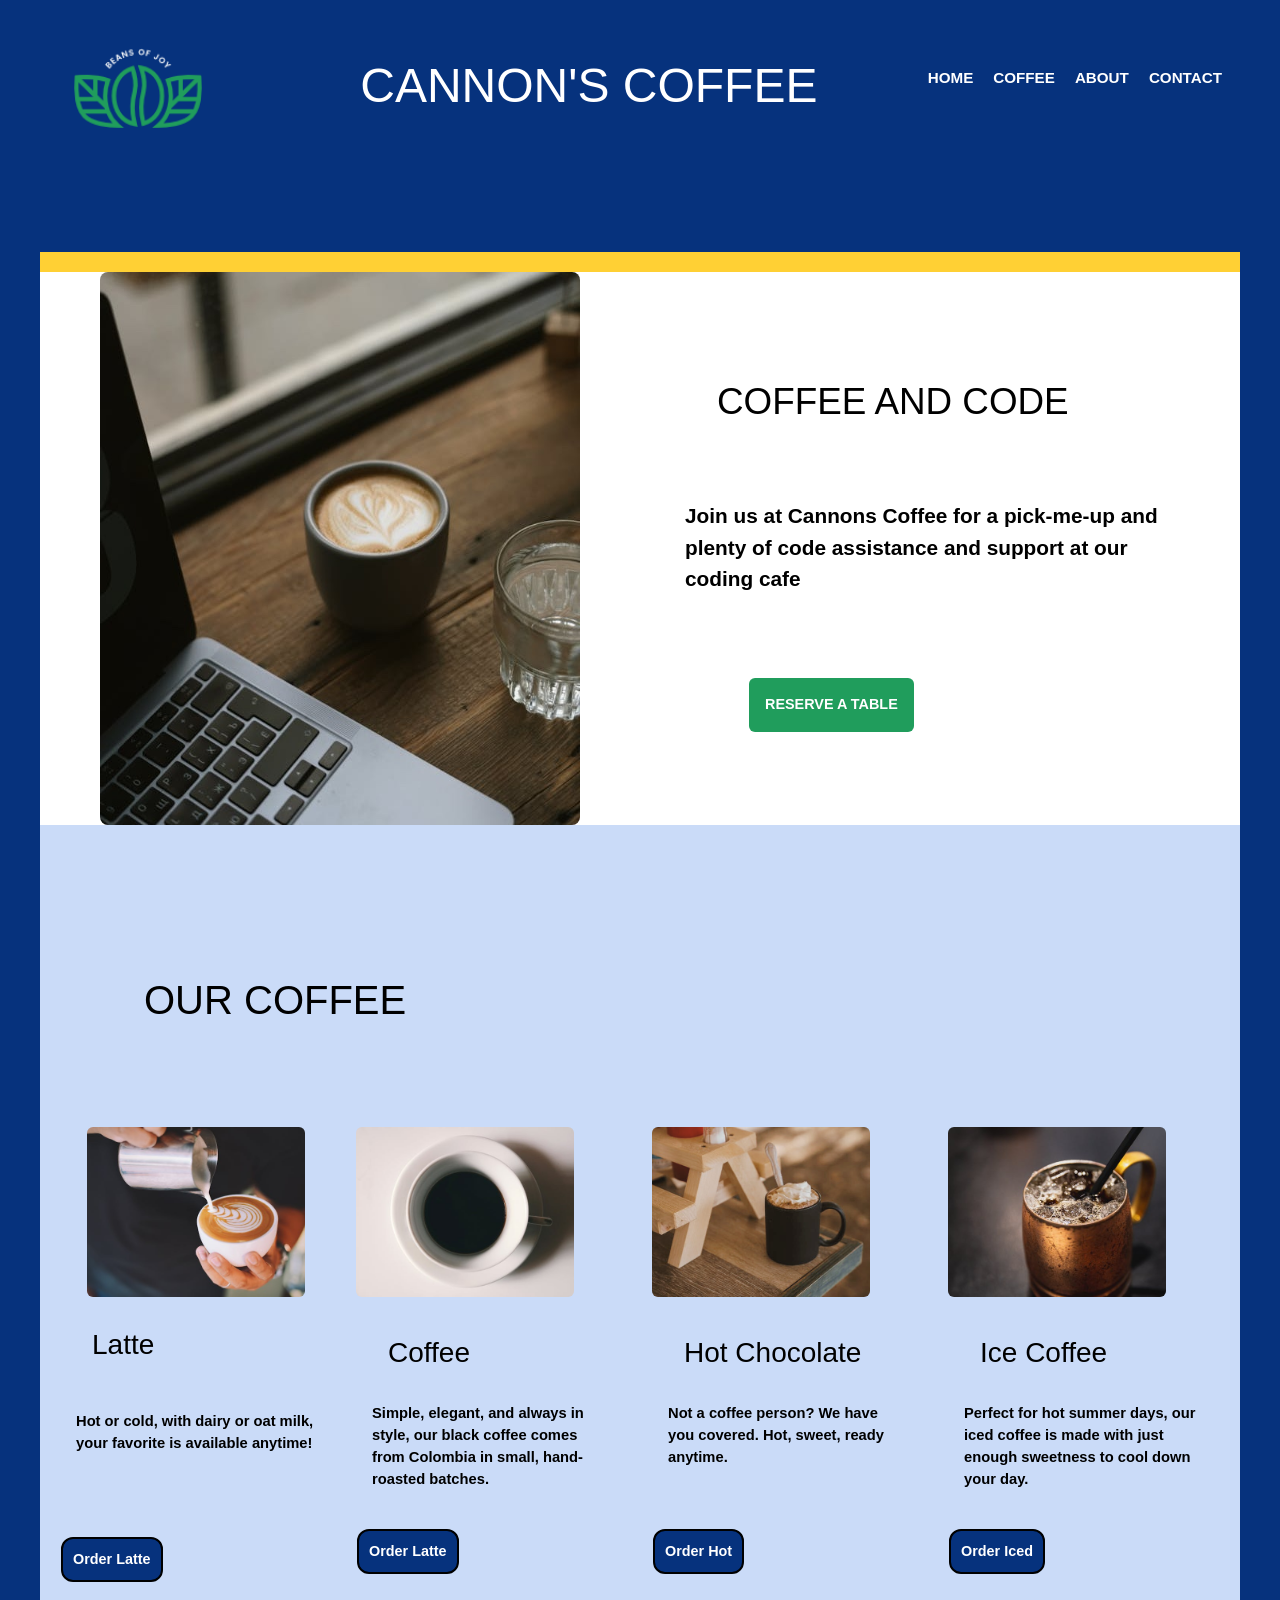
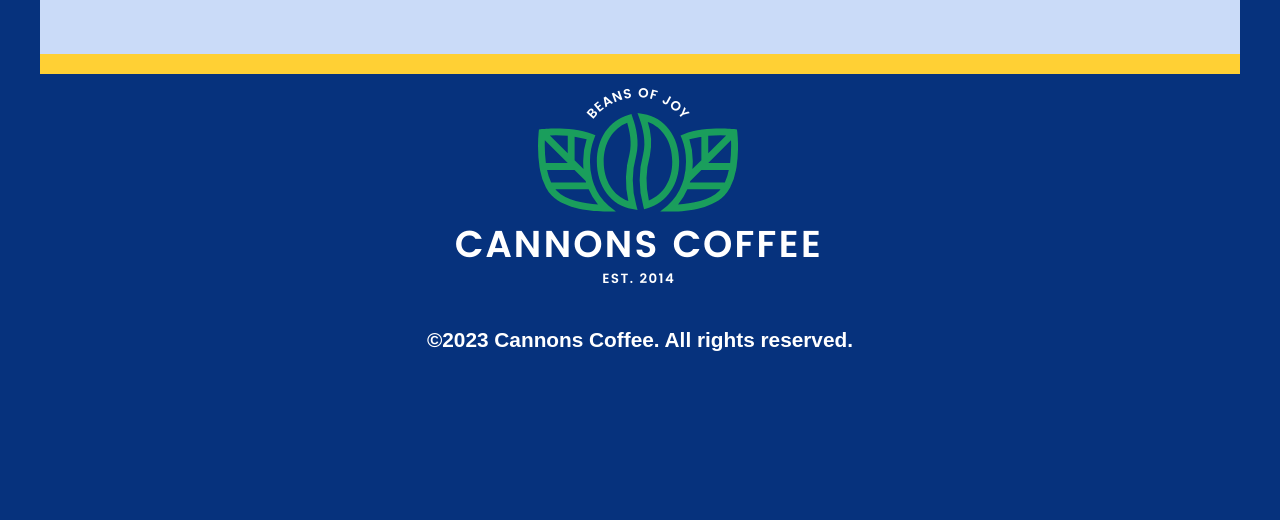
==== commit cd05f012: "corrected html and css" ====
--- a/index.html
+++ b/index.html
@@ -95,11 +95,12 @@
             </div>
 
         </div>
+        <footer>
+            <img src="images/logo-footer.png" alt="footer logo" />
+            <p>&copy;2023 Cannons Coffee. All rights reserved.</p>
+        </footer>
     </div>
-    <footer>
-        <img src="images/logo-footer.png" alt="footer logo" />
-        <p>&copy;2023 Cannons Coffee. All rights reserved.</p>
-    </footer>
+
 
 </body>
 
--- a/css/style.css
+++ b/css/style.css
@@ -9,11 +9,18 @@
 
 }
 
+body {
+  font-family: "Nunito Sans", sans-serif;
+  font-size: 1.125rem;
+  margin: 0;
+  
+  line-height: 1.5;
+  background-color: var(--secondary-catalina);
+}
+
 @import url('https://fonts.googleapis.com/css2?family=Montserrat:ital,wght@0,100..900;1,100..900&family=Nunito+Sans:ital,opsz,wght@0,6..12,200..1000;1,6..12,200..1000&display=swap');
 
-.whole-conainer {
-  max-width: 1200px;
-}
+
 
 
  nav .logo {
@@ -72,16 +79,6 @@
 a:visited {
  color: var(--secondary-white);
  }
-
-body {
-  font-family: "Nunito Sans", sans-serif;
-  font-size: 1.125rem;
-  margin: 0;
-  padding: auto;
-  line-height: 1.5;
-  
-
-}
 
 
 .whole-container{
@@ -208,15 +205,16 @@
 }
 .card {
   background-color: var(--secondary-light-blue);
+   
 }
 footer {
   
   color: var(--secondary-white);
   background-color: var(--secondary-catalina);
-  border-top: 40px solid var(--primary-sunglow);
   align-items: center;
   text-align: center;
   padding-bottom: 8em;
+  border-top: 40px solid var(--primary-sunglow);
 }
 @media (min-width: 650px) {
   .hero {
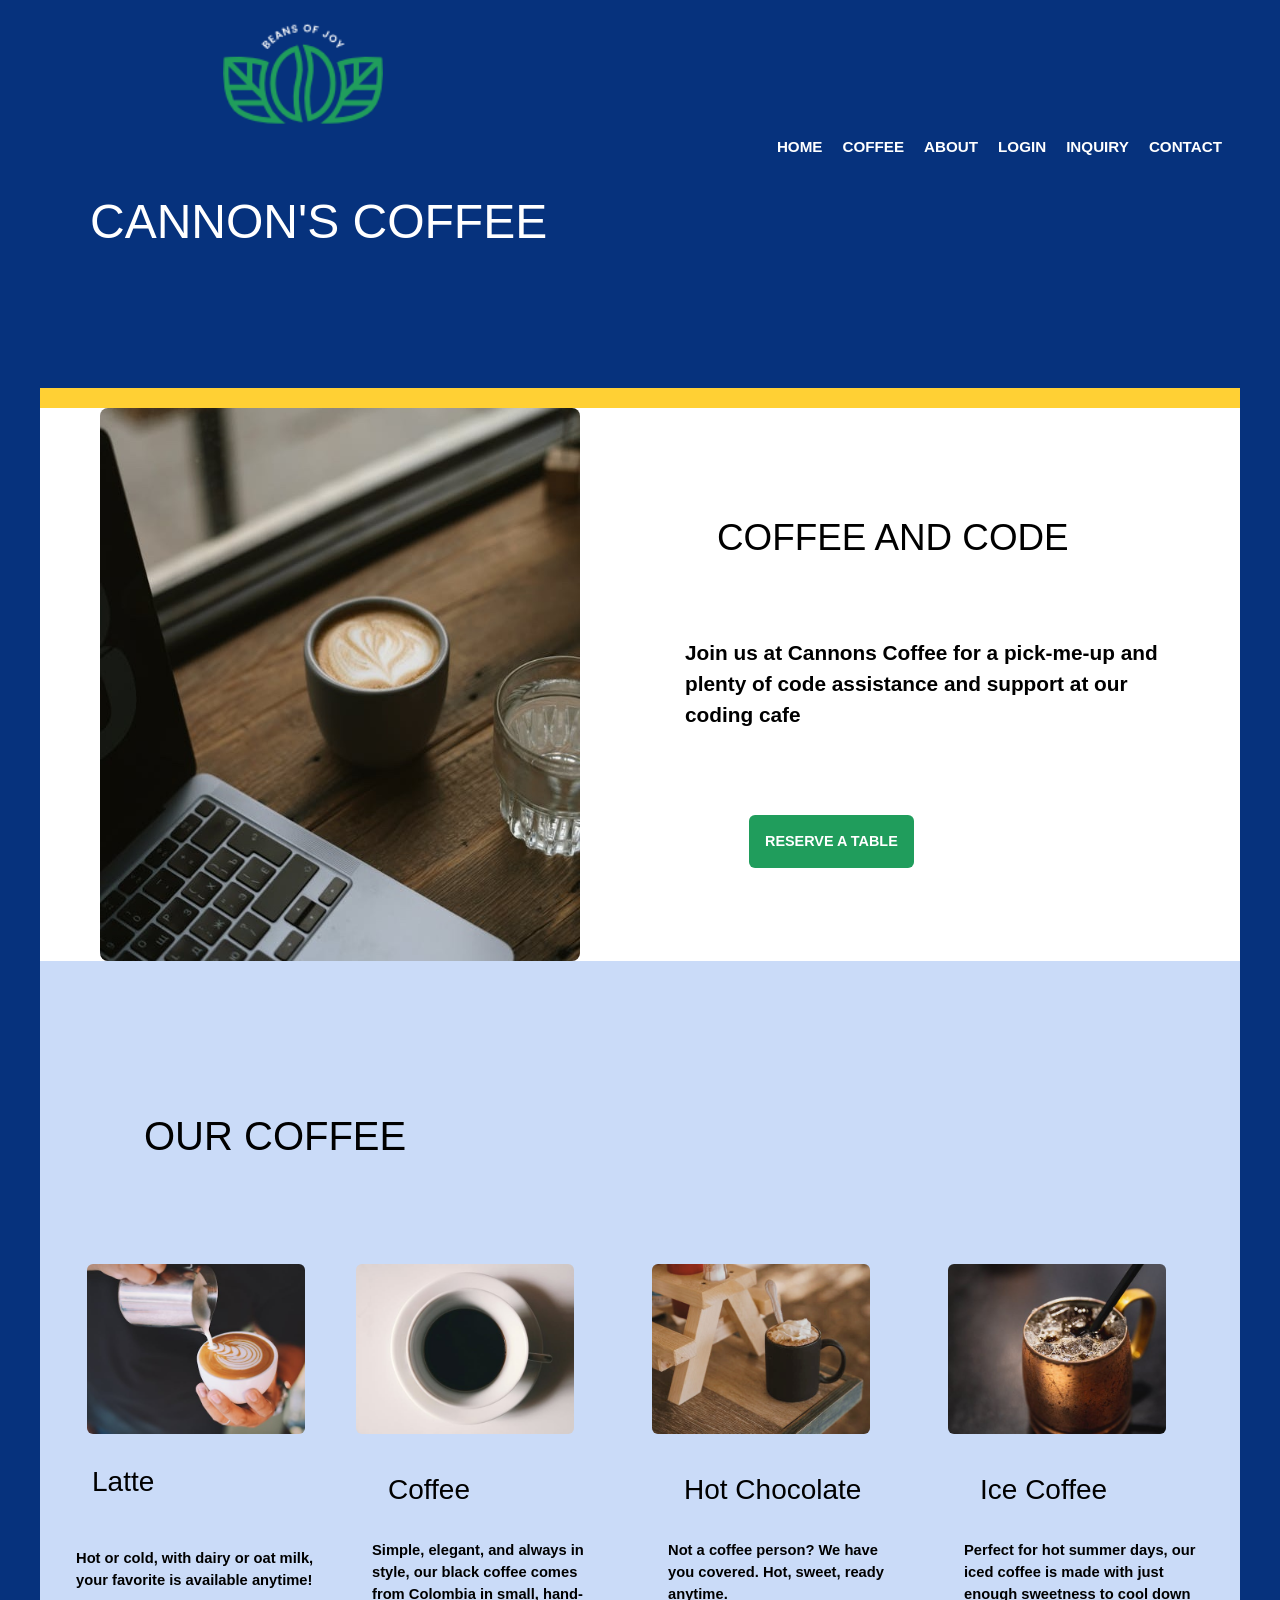
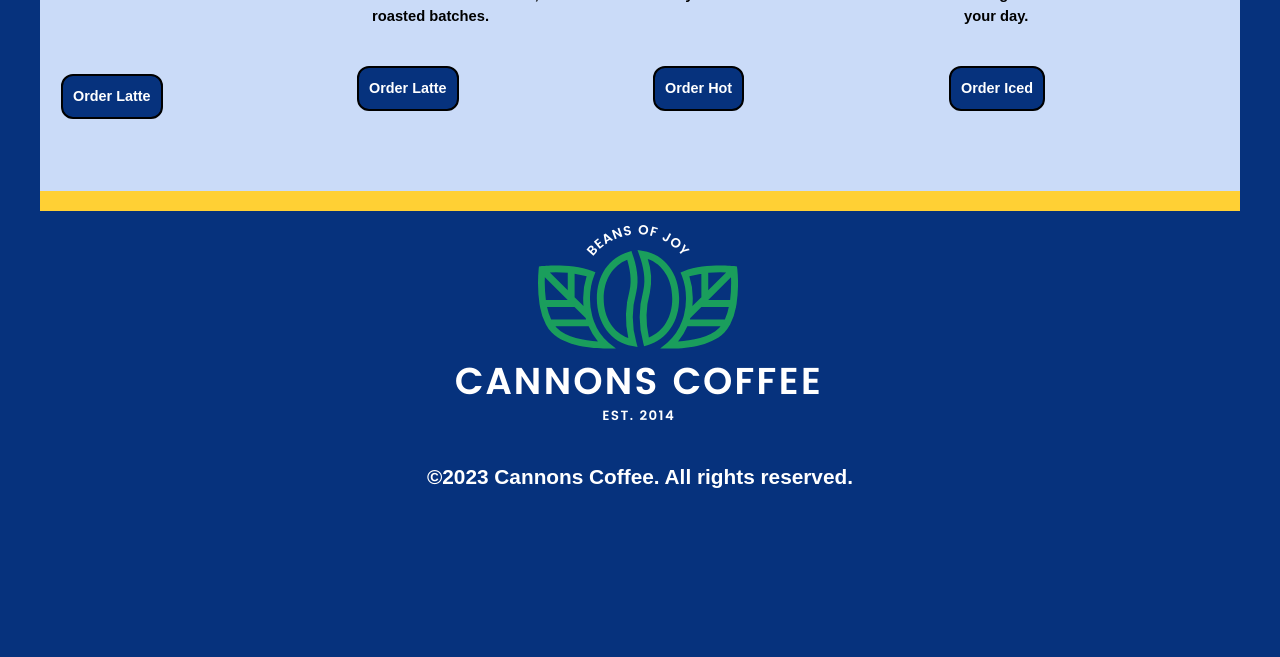
==== commit c7b34c00: "fixed lette page links" ====
--- a/index.html
+++ b/index.html
@@ -10,27 +10,32 @@
 
 <body>
     <div class="whole-container">
-
         <header>
 
 
 
             <nav>
 
-                <div class="logo"><img src="images/logo-nav.png" alt="Cannons Coffee Logo, Beans of Joy" /></div>
+                <div class="logo"><img src="images/logo-nav.png" alt="Cannons Coffee Logo, Beans of Joy" />
 
-                <h1>CANNON'S COFFEE</h1>
+                    <h1>CANNON'S COFFEE</h1>
+                </div>
 
                 <ul>
-                    <li><a href="https://recendezz.github.io/cannons-coffee/" target="_blank">HOME</a></li>
-                    <li><a href="page3.html" target="_blank">COFFEE</a></li>
+                    <li><a href="index.html" target="_blank">HOME</a></li>
+                    <li><a href="latte.html" target="_blank">COFFEE</a></li>
                     <li><a href="https://locations.noahs.com/us/ca/oakland/5095-telegraph-ave" target="_blank">ABOUT</a>
                     </li>
+                    <li><a href="login.html" target="_blank">LOGIN</a></li>
+                    <li><a href="inquiry.html" target="_blank">INQUIRY</a></li>
                     <li><a href="mailto:RecendezZanetta@Gmail.Com" target="_blank">CONTACT</a></li>
                 </ul>
+            </nav>
 
 
-            </nav>
+
+
+
         </header>
         <div class="hero">
             <img src="images/coffee-computer.jpg" alt="Laptop with a cup of coffee and a glass of water" width="400"
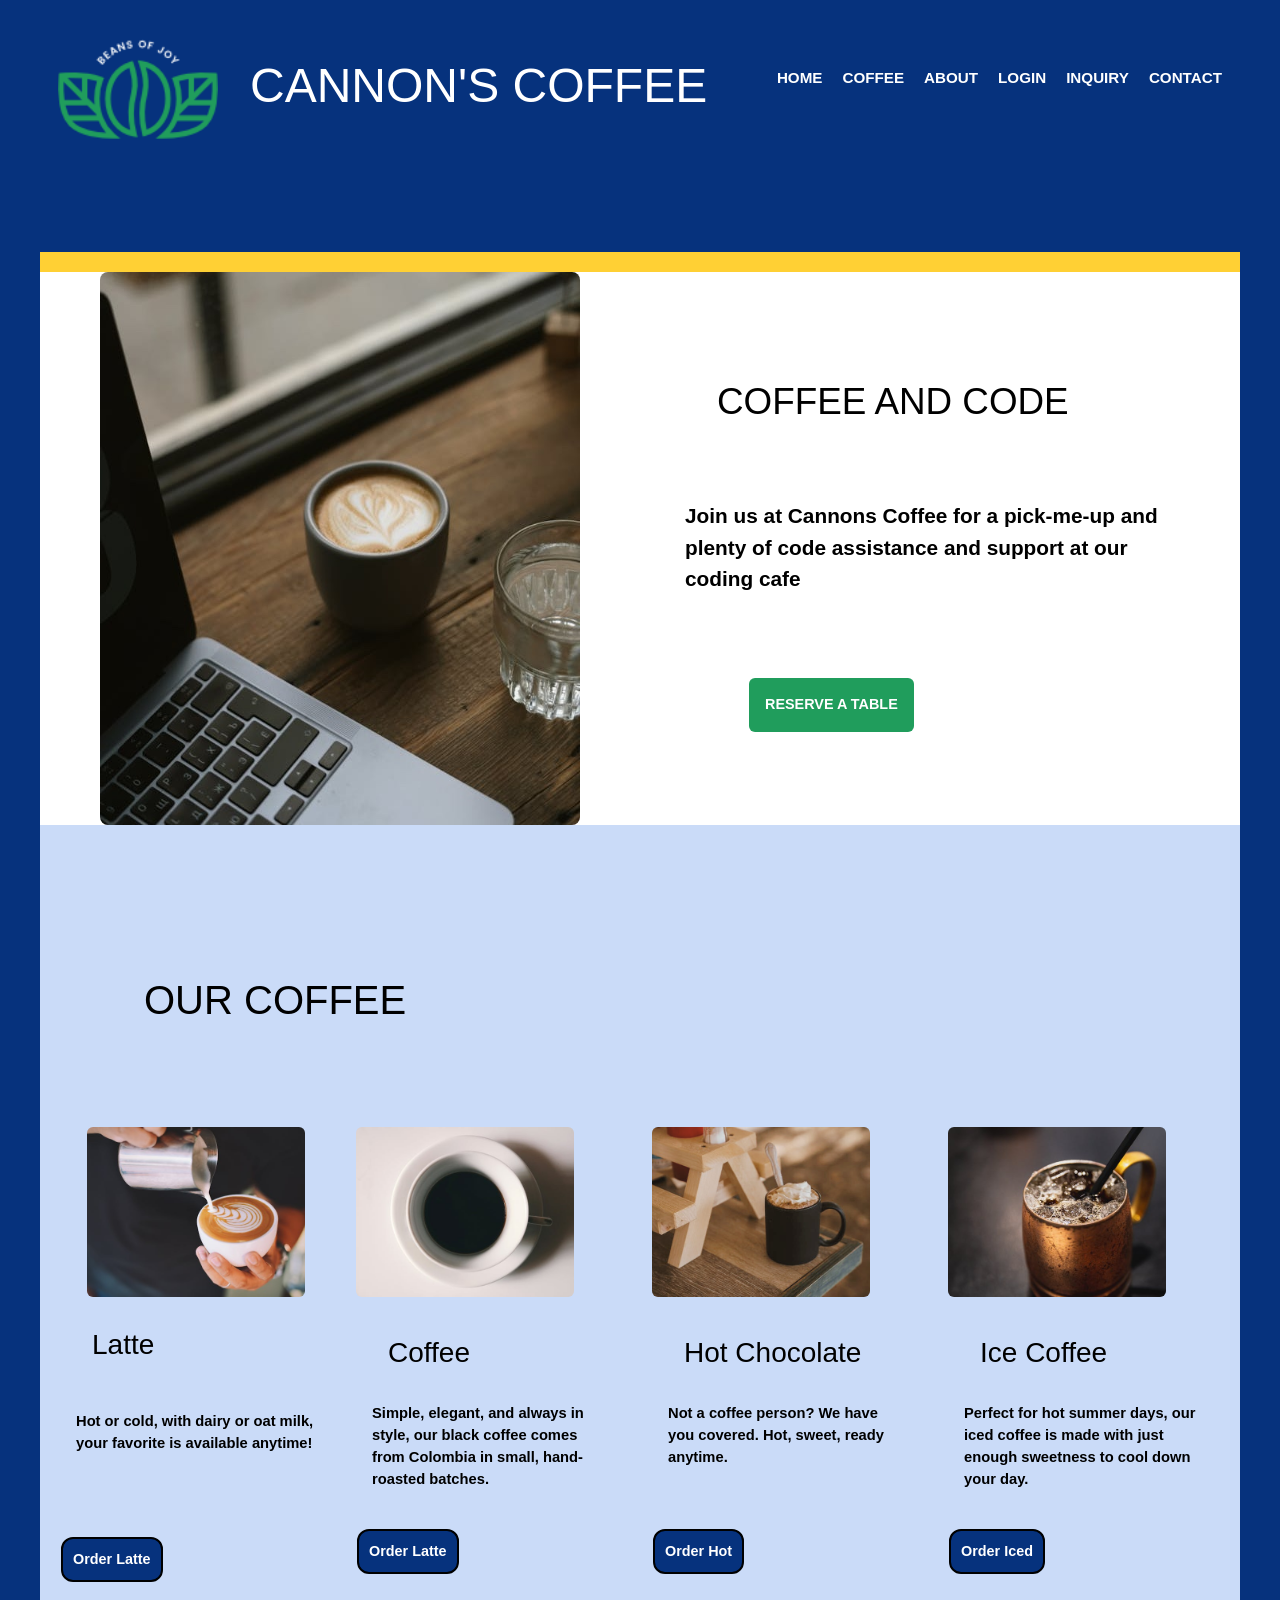
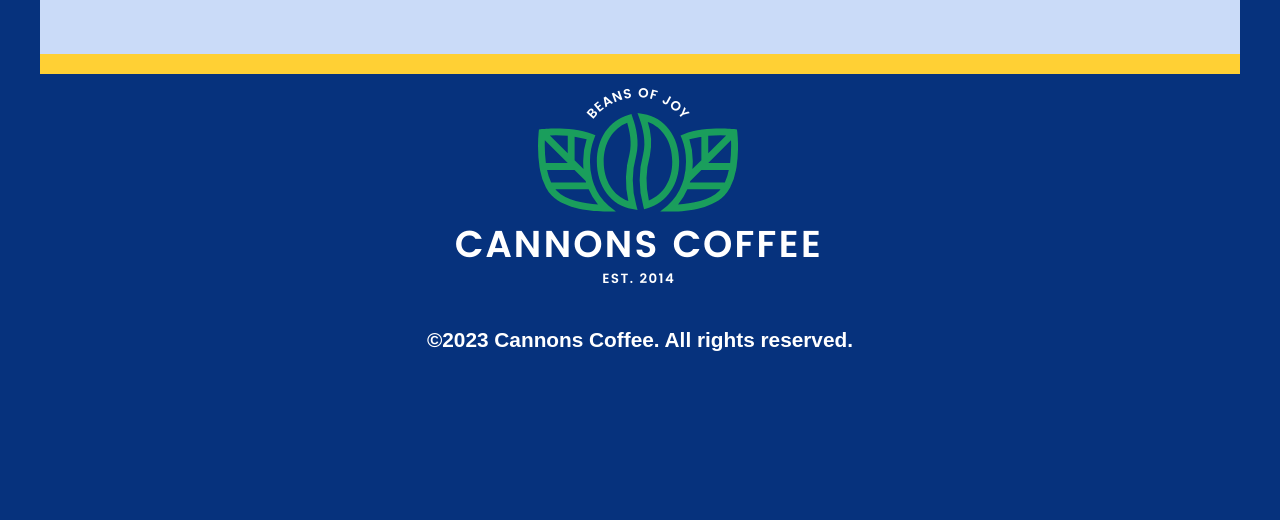
==== commit ca3495a5: "updated html and css" ====
--- a/index.html
+++ b/index.html
@@ -16,7 +16,8 @@
 
             <nav>
 
-                <div class="logo"><img src="images/logo-nav.png" alt="Cannons Coffee Logo, Beans of Joy" />
+                <div class="logo">
+                    <img src="images/logo-nav.png" alt="Cannons Coffee Logo, Beans of Joy" />
 
                     <h1>CANNON'S COFFEE</h1>
                 </div>
--- a/css/style.css
+++ b/css/style.css
@@ -25,10 +25,9 @@
 
  nav .logo {
   max-width: 1110%;
-
-  
-
+  display: flex;
  }
+ 
 nav ul {
   display: flex;
   flex-wrap: wrap;
@@ -44,12 +43,14 @@
 
  }
 
+
+
 nav a {
   text-decoration: none;
-
-}
-
-
+  color: var(--secondary-white);
+  font-size: 0.95rem;
+  font-weight: 600;
+}
 
 
 nav li {
@@ -63,7 +64,7 @@
   color: var(--secondary-white);
   background-color: var(--secondary-catalina);
   text-align: center;
-  justify-items:center;
+  justify-content:center;
   margin-bottom: 3rem;
   flex-wrap: wrap;
   display: flex;
@@ -90,22 +91,31 @@
 
 }
 
-
-
-.hero { 
-  background-color: var(--secondary-white);
-  margin-bottom: 0;
-  color: var(--secondary-black);
-
-  }
-
-
-
- .hero-text {
-  display: flex;
-  flex-direction: column;
-  margin-top: 4rem;
-  padding-left: 3rem;
+.hero {
+    display: grid;
+    grid-template-columns: 1fr 1fr;
+    border-top: 20px solid var(--primary-sunglow);
+    background-color: var(--secondary-white);
+    margin-bottom: 0;
+    color: var(--secondary-black);
+    justify-items: center;
+
+  
+  }
+
+  .hero-image {
+    width: auto;
+    height: 100%;
+  }
+  
+
+  .hero-text {
+    display: flex;
+    flex-direction: column;
+    justify-content: center;
+    padding: 30px 28px;
+    margin-top: 4rem;
+    padding-left: 3rem;
 
  }
 
@@ -217,25 +227,7 @@
   border-top: 40px solid var(--primary-sunglow);
 }
 @media (min-width: 650px) {
-  .hero {
-    display: grid;
-    grid-template-columns: 1fr 1fr;
-  border-top: 20px solid var(--primary-sunglow);
-  
-  }
-
-  .hero-image {
-    width: 100%;
-    height: 100%;
-  
-  }
-
-  .hero-text {
-    display: flex;
-    flex-direction: column;
-    justify-content: center;
-    padding: 30px 28px;
-  }
+  
 
   
 
@@ -326,12 +318,7 @@
   padding: 0;
 }
 
-nav a {
-  text-decoration: none;
-  color: var(--secondary-white);
-  font-size: 0.95rem;
-  font-weight: 600;
-}
+
 
 .hero {
   background: var(--secondary-white);
